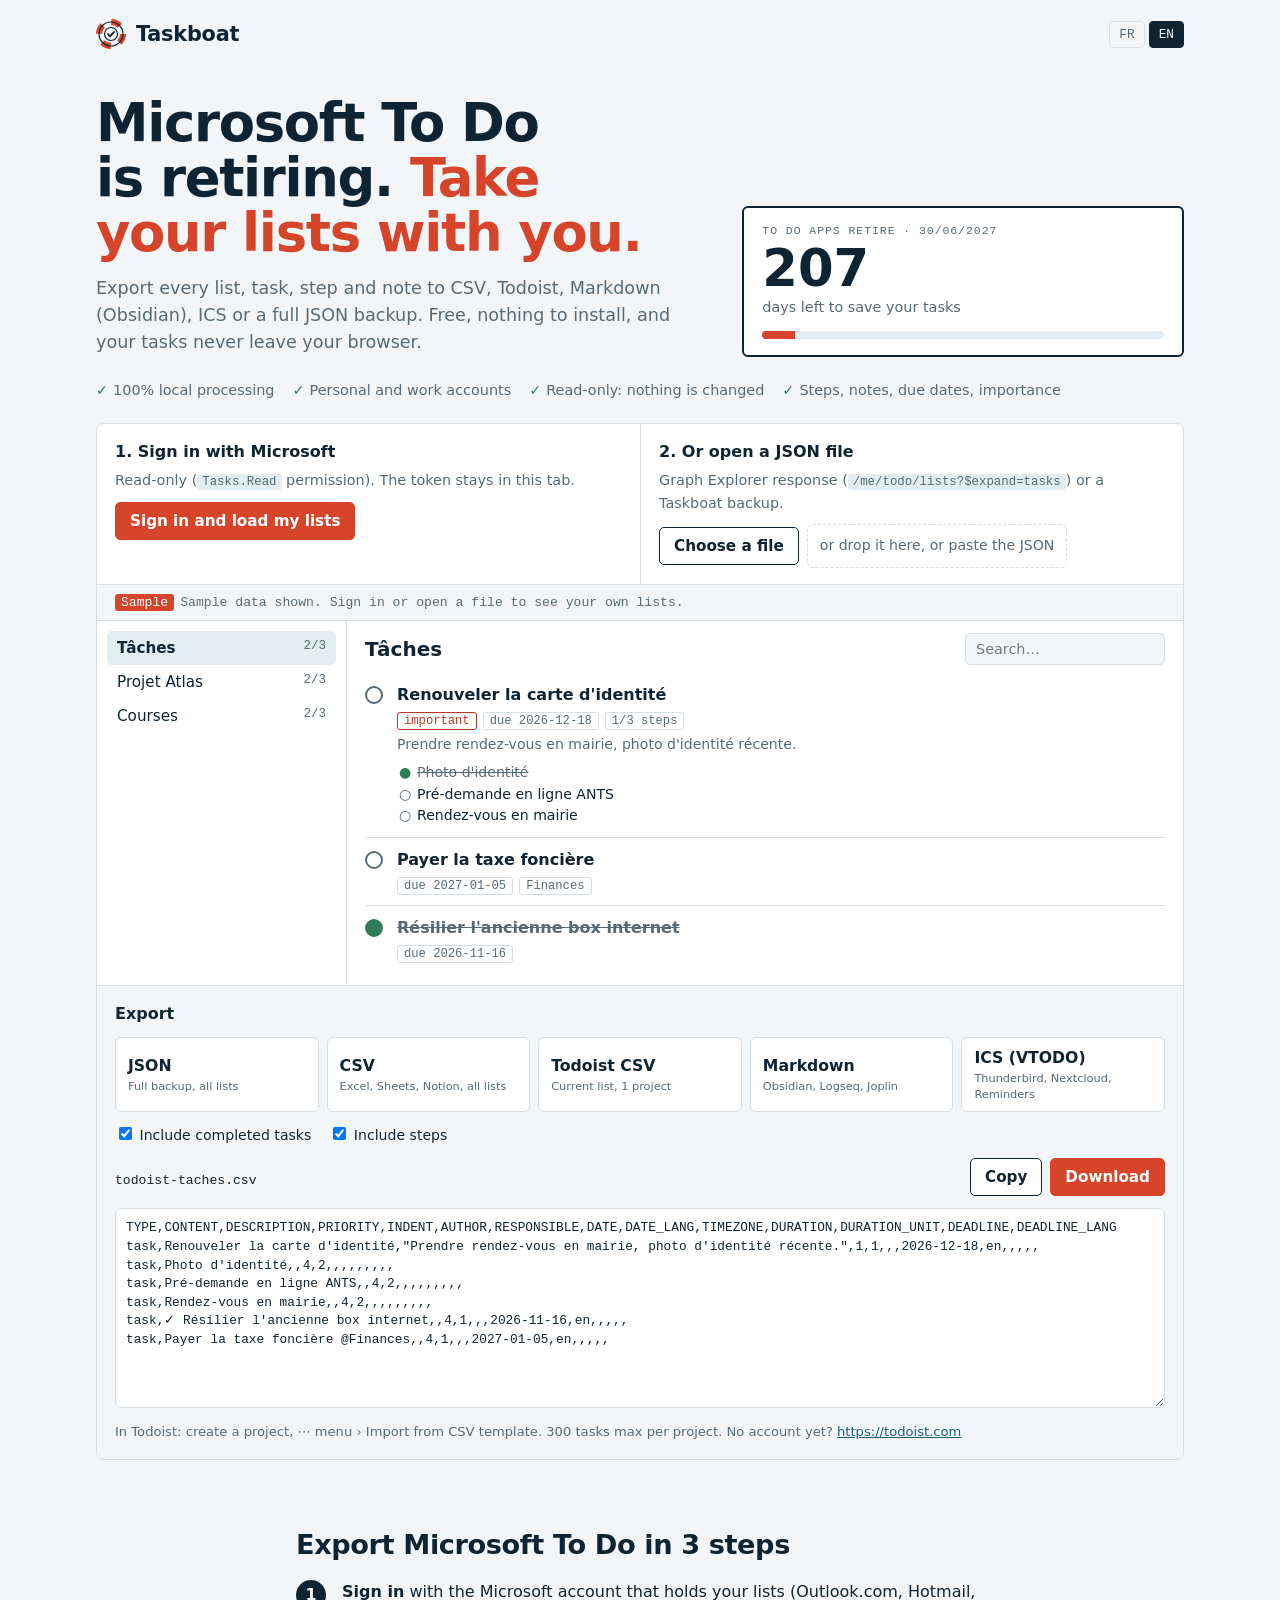
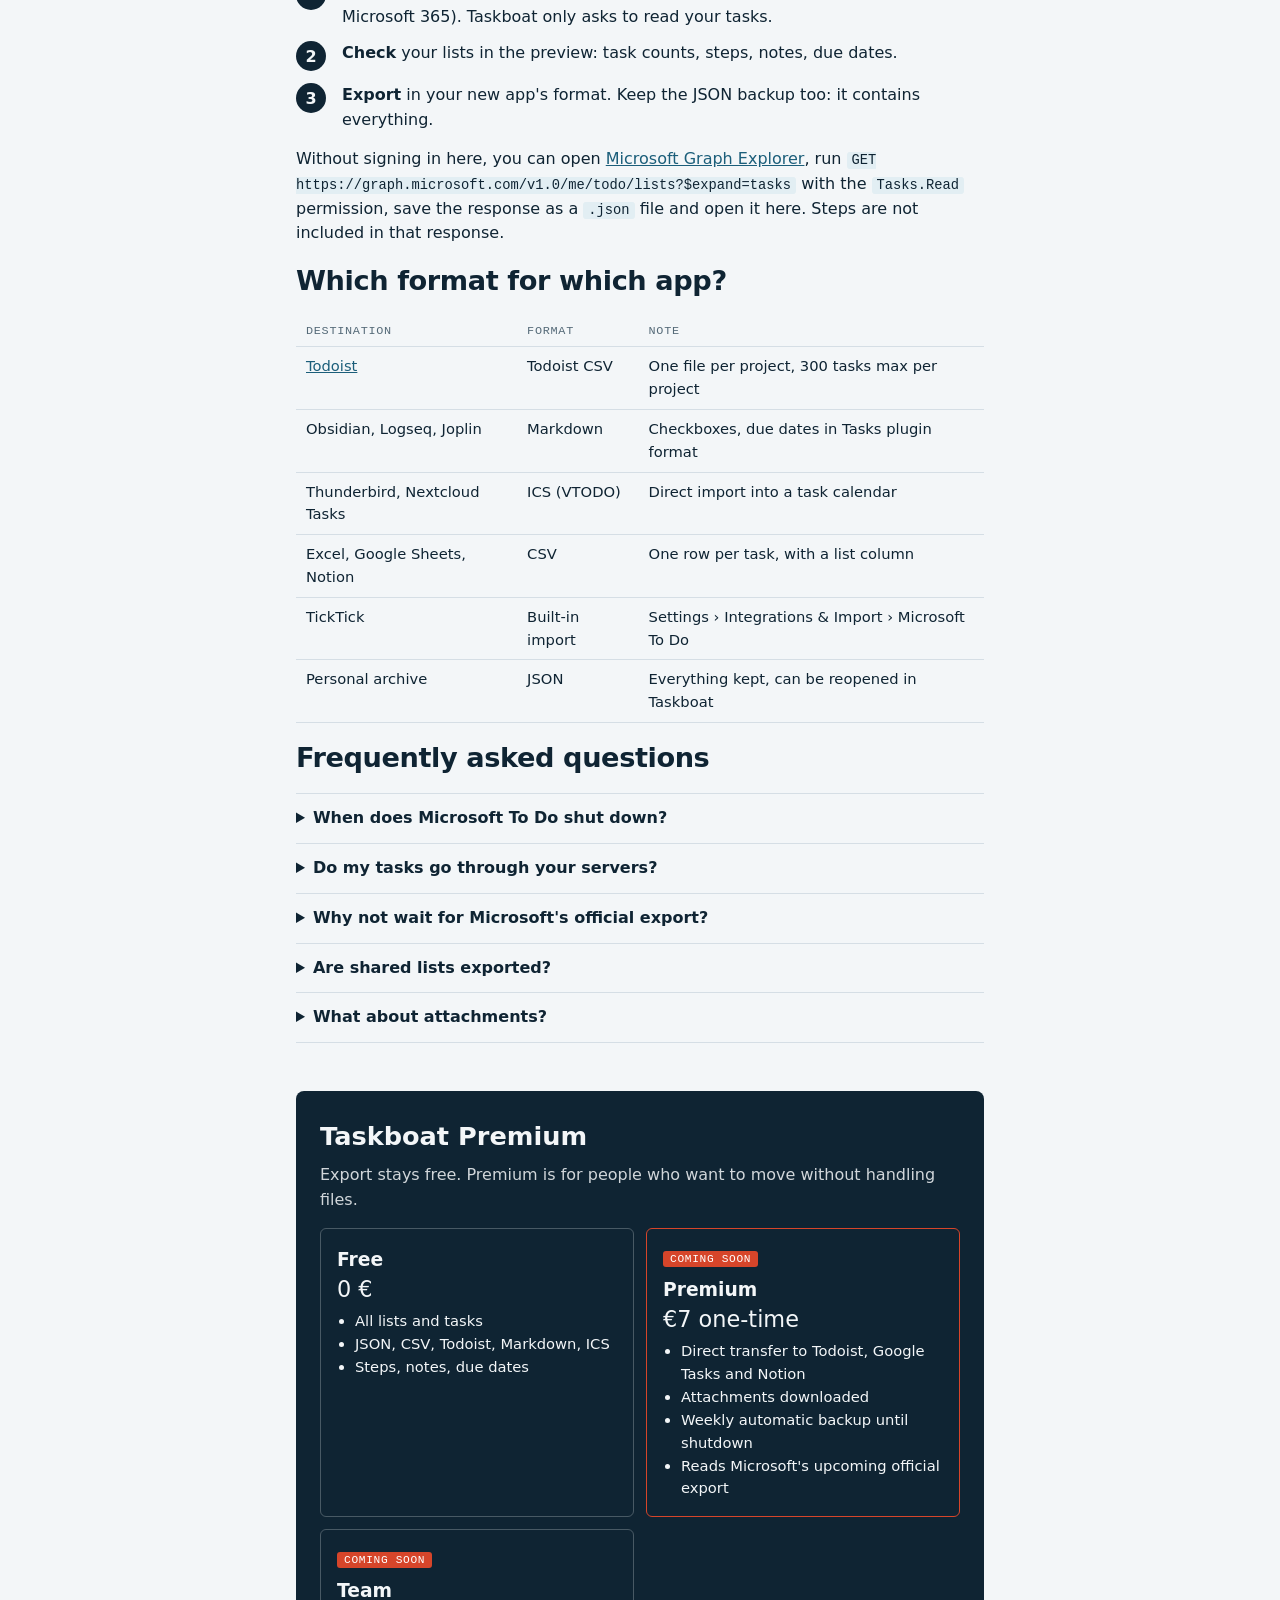
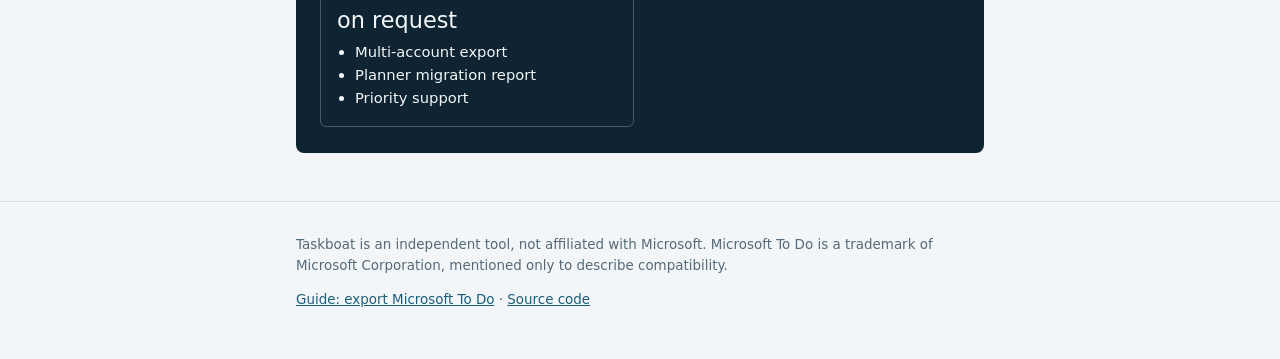
==== index.html @ ee3c411c "Taskboat : export Microsoft To Do dans le navigateur Co-Authored-By: Claude Opus 5.5 <noreply@anthro" ====
<!doctype html>
<html lang="fr">
<head>
<meta charset="utf-8">
<meta name="viewport" content="width=device-width,initial-scale=1,viewport-fit=cover">
<link rel="alternate" hreflang="fr" href="https://DOMAINE/">
<link rel="alternate" hreflang="en" href="https://DOMAINE/?lang=en">
<link rel="icon" href="/assets/icon.svg" type="image/svg+xml">
<link rel="stylesheet" href="/assets/style.css">
<meta name="theme-color" content="#1b5e7a">
<title>Exporter Microsoft To Do gratuitement · Taskboat</title>
<meta name="description" content="Exportez gratuitement vos listes Microsoft To Do avant leur retrait le 30 juin 2027 : CSV, Todoist, Markdown/Obsidian, ICS (VTODO) et JSON complet. 100 % dans votre navigateur, aucune donnée envoyée.">
<link rel="canonical" href="https://DOMAINE/">
<meta property="og:title" content="Taskboat · Sauvez vos listes Microsoft To Do">
<meta property="og:description" content="Export gratuit de Microsoft To Do vers CSV, Todoist, Markdown, ICS et JSON, sans rien installer. Tout se passe dans votre navigateur.">
<meta property="og:type" content="website">


<script type="application/ld+json">
{"@context":"https://schema.org","@type":"SoftwareApplication","name":"Taskboat","applicationCategory":"UtilitiesApplication","operatingSystem":"Web browser","description":"Free in-browser exporter for Microsoft To Do lists: CSV, Todoist CSV, Markdown, ICS (VTODO) and full JSON backup.","offers":{"@type":"Offer","price":"0","priceCurrency":"EUR"},"inLanguage":["fr","en"]}
</script>
<script type="application/ld+json">
{"@context":"https://schema.org","@type":"FAQPage","mainEntity":[
{"@type":"Question","name":"Quand Microsoft To Do s'arrête-t-il ?","acceptedAnswer":{"@type":"Answer","text":"Microsoft a annoncé le 18 novembre 2026 que les applications To Do (Windows, Mac, iOS, Android et web) seront retirées le 30 juin 2027. Les comptes personnels n'ont pas de remplaçant : Microsoft conseille de choisir une autre application."}},
{"@type":"Question","name":"Mes tâches sont-elles envoyées sur un serveur ?","acceptedAnswer":{"@type":"Answer","text":"Non. Taskboat lit vos listes directement depuis Microsoft dans votre navigateur et génère les fichiers sur votre appareil. Aucune tâche ne passe par nos serveurs."}},
{"@type":"Question","name":"Comment importer mes tâches Microsoft To Do dans Todoist ?","acceptedAnswer":{"@type":"Answer","text":"Choisissez une liste, exportez au format Todoist CSV, puis dans Todoist créez un projet et utilisez Importer depuis un modèle CSV. Todoist accepte jusqu'à 300 tâches par projet."}},
{"@type":"Question","name":"How do I export Microsoft To Do before it retires?","acceptedAnswer":{"@type":"Answer","text":"Sign in with your Microsoft account in Taskboat, or load the JSON from Microsoft Graph Explorer, then download your lists as CSV, Todoist CSV, Markdown, ICS or a full JSON backup. Everything runs in your browser."}},
{"@type":"Question","name":"Les étapes et les notes sont-elles conservées ?","acceptedAnswer":{"@type":"Answer","text":"Oui. Les étapes (sous-tâches), notes, dates d'échéance, importance, catégories et liens sont repris dans le JSON complet et, selon le format, dans les autres exports."}}
]}
</script>
</head>
<body>
<div class="wrap">
  <header class="top">
    <div class="brand">
      <svg width="30" height="30" viewBox="0 0 30 30" aria-hidden="true"><circle cx="15" cy="15" r="12" fill="none" stroke="var(--buoy)" stroke-width="6" stroke-dasharray="9.42 9.42"/><circle cx="15" cy="15" r="12" fill="none" stroke="var(--ink)" stroke-width="1.2"/><circle cx="15" cy="15" r="6.5" fill="var(--paper)" stroke="var(--ink)" stroke-width="1.2"/><path d="M12 15.2l2.1 2.1 4-4.4" fill="none" stroke="var(--ink)" stroke-width="1.8" stroke-linecap="round" stroke-linejoin="round"/></svg>
      Taskboat
    </div>
    <div class="langs" role="group" aria-label="Langue / Language">
      <button id="lang-fr" type="button" aria-pressed="true">FR</button>
      <button id="lang-en" type="button" aria-pressed="false">EN</button>
    </div>
  </header>

  <div class="hero">
    <div>
      <h1 class="fr">Microsoft To Do ferme. <em>Emportez vos listes.</em></h1>
      <h1 class="en">Microsoft To Do is retiring. <em>Take your lists with you.</em></h1>
      <p class="lead fr">Exportez toutes vos listes, tâches, étapes et notes vers CSV, Todoist, Markdown (Obsidian), ICS ou une sauvegarde JSON complète. Gratuit, sans installation, et vos tâches ne quittent jamais votre navigateur.</p>
      <p class="lead en">Export every list, task, step and note to CSV, Todoist, Markdown (Obsidian), ICS or a full JSON backup. Free, nothing to install, and your tasks never leave your browser.</p>
    </div>
    <div class="countdown" aria-live="polite">
      <div class="lab"><span class="fr">Retrait des applis To Do</span><span class="en">To Do apps retire</span> · 30/06/2027</div>
      <div class="num" id="days">—</div>
      <div class="sub"><span class="fr">jours pour sauver vos tâches</span><span class="en">days left to save your tasks</span></div>
      <div class="bar"><i id="daysbar"></i></div>
    </div>
  </div>

  <ul class="trust">
    <li><span class="fr">Traitement 100 % local</span><span class="en">100% local processing</span></li>
    <li><span class="fr">Comptes personnels et professionnels</span><span class="en">Personal and work accounts</span></li>
    <li><span class="fr">Lecture seule : rien n'est modifié</span><span class="en">Read-only: nothing is changed</span></li>
    <li><span class="fr">Étapes, notes, échéances, importance</span><span class="en">Steps, notes, due dates, importance</span></li>
  </ul>

  <main class="tool" id="outil">
    <div class="sources">
      <div class="src">
        <h2><span class="fr">1. Se connecter à Microsoft</span><span class="en">1. Sign in with Microsoft</span></h2>
        <p class="fr">Lecture seule (permission <code>Tasks.Read</code>). Le jeton reste dans cet onglet.</p>
        <p class="en">Read-only (<code>Tasks.Read</code> permission). The token stays in this tab.</p>
        <button class="btn primary" id="btn-ms" type="button"><span class="fr">Se connecter et charger mes listes</span><span class="en">Sign in and load my lists</span></button>
      </div>
      <div class="src">
        <h2><span class="fr">2. Ou ouvrir un fichier JSON</span><span class="en">2. Or open a JSON file</span></h2>
        <p class="fr">Réponse de Graph Explorer (<code>/me/todo/lists?$expand=tasks</code>) ou sauvegarde Taskboat.</p>
        <p class="en">Graph Explorer response (<code>/me/todo/lists?$expand=tasks</code>) or a Taskboat backup.</p>
        <div class="row">
          <label class="btn" for="file"><span class="fr">Choisir un fichier</span><span class="en">Choose a file</span></label>
          <input id="file" type="file" accept=".json,application/json" hidden>
          <span class="drop" id="drop"><span class="fr">ou glissez-le ici, ou collez le JSON</span><span class="en">or drop it here, or paste the JSON</span></span>
        </div>
      </div>
    </div>

    <div class="status" id="status"></div>

    <div class="panes">
      <nav class="lists" id="lists" aria-label="Listes"></nav>
      <div class="tasks">
        <div class="head">
          <h3 id="list-title"></h3>
          <input type="search" id="q" placeholder="Rechercher…" aria-label="Rechercher">
        </div>
        <div id="task-list"></div>
      </div>
    </div>

    <div class="exports">
      <h2><span class="fr">Exporter</span><span class="en">Export</span></h2>
      <div class="fmt" id="fmt">
        <button type="button" data-f="json"><b>JSON</b><small class="fr">Sauvegarde complète, toutes listes</small><small class="en">Full backup, all lists</small></button>
        <button type="button" data-f="csv"><b>CSV</b><small class="fr">Excel, Sheets, Notion, toutes listes</small><small class="en">Excel, Sheets, Notion, all lists</small></button>
        <button type="button" data-f="todoist"><b>Todoist CSV</b><small class="fr">Liste affichée, 1 projet</small><small class="en">Current list, 1 project</small></button>
        <button type="button" data-f="md"><b>Markdown</b><small class="fr">Obsidian, Logseq, Joplin</small><small class="en">Obsidian, Logseq, Joplin</small></button>
        <button type="button" data-f="ics"><b>ICS (VTODO)</b><small class="fr">Thunderbird, Nextcloud, Rappels</small><small class="en">Thunderbird, Nextcloud, Reminders</small></button>
      </div>
      <div class="opts">
        <label><input type="checkbox" id="opt-done" checked> <span class="fr">Inclure les tâches terminées</span><span class="en">Include completed tasks</span></label>
        <label><input type="checkbox" id="opt-steps" checked> <span class="fr">Inclure les étapes</span><span class="en">Include steps</span></label>
      </div>
      <div class="out" id="out" hidden>
        <div class="row">
          <span class="fname" id="fname"></span>
          <span class="row">
            <button class="btn" type="button" id="btn-copy"><span class="fr">Copier</span><span class="en">Copy</span></button>
            <button class="btn primary" type="button" id="btn-dl"><span class="fr">Télécharger</span><span class="en">Download</span></button>
          </span>
        </div>
        <textarea id="outtext" readonly aria-label="Aperçu de l'export"></textarea>
        <p class="hint" id="outhint"></p>
      </div>
    </div>
  </main>
</div>

<div class="wrap narrow">
  <section class="content" id="guide">
    <h2 class="fr">Exporter Microsoft To Do en 3 étapes</h2>
    <h2 class="en">Export Microsoft To Do in 3 steps</h2>
    <ol class="howto">
      <li><div class="fr"><b>Connectez-vous</b> avec le compte Microsoft qui contient vos listes (Outlook.com, Hotmail, Microsoft 365). Taskboat demande seulement le droit de lire vos tâches.</div><div class="en"><b>Sign in</b> with the Microsoft account that holds your lists (Outlook.com, Hotmail, Microsoft 365). Taskboat only asks to read your tasks.</div></li>
      <li><div class="fr"><b>Vérifiez</b> vos listes dans l'aperçu : nombre de tâches, étapes, notes, échéances.</div><div class="en"><b>Check</b> your lists in the preview: task counts, steps, notes, due dates.</div></li>
      <li><div class="fr"><b>Exportez</b> au format de votre nouvelle application. Gardez aussi la sauvegarde JSON : elle contient tout.</div><div class="en"><b>Export</b> in your new app's format. Keep the JSON backup too: it contains everything.</div></li>
    </ol>
    <p class="fr">Sans connexion, vous pouvez aussi ouvrir <a href="https://developer.microsoft.com/graph/graph-explorer" rel="noopener">Microsoft Graph Explorer</a>, exécuter <code>GET https://graph.microsoft.com/v1.0/me/todo/lists?$expand=tasks</code> avec la permission <code>Tasks.Read</code>, enregistrer la réponse dans un fichier <code>.json</code> et l'ouvrir ici. Les étapes ne figurent pas dans cette réponse.</p>
    <p class="en">Without signing in here, you can open <a href="https://developer.microsoft.com/graph/graph-explorer" rel="noopener">Microsoft Graph Explorer</a>, run <code>GET https://graph.microsoft.com/v1.0/me/todo/lists?$expand=tasks</code> with the <code>Tasks.Read</code> permission, save the response as a <code>.json</code> file and open it here. Steps are not included in that response.</p>

    <h2 class="fr">Quel format pour quelle application ?</h2>
    <h2 class="en">Which format for which app?</h2>
    <div class="tablewrap">
      <table class="dest">
        <thead><tr><th class="fr">Destination</th><th class="en">Destination</th><th>Format</th><th class="fr">Remarque</th><th class="en">Note</th></tr></thead>
        <tbody>
          <tr><td><a href="https://todoist.com" rel="noopener">Todoist</a></td><td>Todoist CSV</td><td class="fr">Un fichier par projet, 300 tâches max par projet</td><td class="en">One file per project, 300 tasks max per project</td></tr>
          <tr><td>Obsidian, Logseq, Joplin</td><td>Markdown</td><td class="fr">Cases à cocher, échéances au format du plugin Tasks</td><td class="en">Checkboxes, due dates in Tasks plugin format</td></tr>
          <tr><td>Thunderbird, Nextcloud Tasks</td><td>ICS (VTODO)</td><td class="fr">Import direct dans un calendrier de tâches</td><td class="en">Direct import into a task calendar</td></tr>
          <tr><td>Excel, Google Sheets, Notion</td><td>CSV</td><td class="fr">Une ligne par tâche, colonne « liste »</td><td class="en">One row per task, with a list column</td></tr>
          <tr><td>TickTick</td><td class="fr">Import intégré</td><td class="en">Built-in import</td><td class="fr">Paramètres › Intégrations et import › Microsoft To Do</td><td class="en">Settings › Integrations &amp; Import › Microsoft To Do</td></tr>
          <tr><td class="fr">Archive personnelle</td><td class="en">Personal archive</td><td>JSON</td><td class="fr">Tout est conservé, réimportable dans Taskboat</td><td class="en">Everything kept, can be reopened in Taskboat</td></tr>
        </tbody>
      </table>
    </div>

    <h2 class="fr">Questions fréquentes</h2>
    <h2 class="en">Frequently asked questions</h2>
    <details><summary><span class="fr">Quand Microsoft To Do s'arrête-t-il ?</span><span class="en">When does Microsoft To Do shut down?</span></summary>
      <p class="fr">Microsoft a annoncé le 18 novembre 2026 le retrait des applications To Do (Windows, Mac, iOS, Android et web) le 30 juin 2027. Les comptes professionnels basculent vers Planner. Les comptes personnels, y compris Microsoft 365 Personnel et Famille, n'ont pas de remplaçant.</p>
      <p class="en">On November 18, 2026, Microsoft announced that the To Do apps (Windows, Mac, iOS, Android and web) retire on June 30, 2027. Work accounts move to Planner. Personal accounts, including Microsoft 365 Personal and Family, get no replacement.</p></details>
    <details><summary><span class="fr">Mes tâches passent-elles par vos serveurs ?</span><span class="en">Do my tasks go through your servers?</span></summary>
      <p class="fr">Non. La page appelle directement l'API Microsoft Graph depuis votre navigateur, puis crée les fichiers sur votre appareil. Fermer l'onglet efface tout.</p>
      <p class="en">No. The page calls the Microsoft Graph API directly from your browser, then builds the files on your device. Closing the tab clears everything.</p></details>
    <details><summary><span class="fr">Pourquoi ne pas attendre l'export officiel de Microsoft ?</span><span class="en">Why not wait for Microsoft's official export?</span></summary>
      <p class="fr">Microsoft n'a encore publié ni la date ni le format de cet export, et prévient qu'il ne sera pas forcément importable dans une autre application. Une sauvegarde aujourd'hui ne coûte rien.</p>
      <p class="en">Microsoft has not published the date or format of that export yet, and warns it may not import into other apps. Backing up today costs nothing.</p></details>
    <details><summary><span class="fr">Les listes partagées sont-elles exportées ?</span><span class="en">Are shared lists exported?</span></summary>
      <p class="fr">Oui, les listes partagées avec vous apparaissent avec leurs tâches. Les membres et les droits de partage ne sont pas repris : chaque personne doit exporter de son côté.</p>
      <p class="en">Yes, lists shared with you appear with their tasks. Members and sharing permissions are not carried over: each person should export on their side.</p></details>
    <details><summary><span class="fr">Et les pièces jointes ?</span><span class="en">What about attachments?</span></summary>
      <p class="fr">Les fichiers joints ne sont pas exportés pour le moment : enregistrez-les depuis To Do. Leur téléchargement est prévu dans une future offre Premium. Les liens associés aux tâches sont repris.</p>
      <p class="en">Attached files are not exported for now: save them from To Do. Downloading them is planned for a future Premium offer. Links attached to tasks are included.</p></details>
  </section>

  <section class="premium" id="premium">
    <h2>Taskboat Premium</h2>
    <p class="fr">L'export reste gratuit. Premium sert à ceux qui veulent déménager sans manipuler de fichiers.</p>
    <p class="en">Export stays free. Premium is for people who want to move without handling files.</p>
    <div class="plans">
      <div class="plan">
        <h3 class="fr">Gratuit</h3><h3 class="en">Free</h3>
        <div class="price">0 €</div>
        <ul class="fr"><li>Toutes les listes et tâches</li><li>JSON, CSV, Todoist, Markdown, ICS</li><li>Étapes, notes, échéances</li></ul>
        <ul class="en"><li>All lists and tasks</li><li>JSON, CSV, Todoist, Markdown, ICS</li><li>Steps, notes, due dates</li></ul>
      </div>
      <div class="plan hl">
        <span class="badge fr">Bientôt</span><span class="badge en">Coming soon</span>
        <h3>Premium</h3>
        <div class="price"><span class="fr">7 € une fois</span><span class="en">€7 one-time</span></div>
        <ul class="fr"><li>Envoi direct vers Todoist, Google Tasks et Notion</li><li>Pièces jointes téléchargées</li><li>Sauvegarde automatique chaque semaine jusqu'à la fermeture</li><li>Lecture du futur export officiel Microsoft</li></ul>
        <ul class="en"><li>Direct transfer to Todoist, Google Tasks and Notion</li><li>Attachments downloaded</li><li>Weekly automatic backup until shutdown</li><li>Reads Microsoft's upcoming official export</li></ul>
      </div>
      <div class="plan">
        <span class="badge fr">Bientôt</span><span class="badge en">Coming soon</span>
        <h3 class="fr">Équipe</h3><h3 class="en">Team</h3>
        <div class="price"><span class="fr">sur devis</span><span class="en">on request</span></div>
        <ul class="fr"><li>Export de plusieurs comptes</li><li>Rapport de migration vers Planner</li><li>Support prioritaire</li></ul>
        <ul class="en"><li>Multi-account export</li><li>Planner migration report</li><li>Priority support</li></ul>
      </div>
    </div>
  </section>
</div>

<footer>
  <div class="wrap narrow">
    <p class="fr">Taskboat est un outil indépendant, non affilié à Microsoft. Microsoft To Do est une marque de Microsoft Corporation, citée uniquement pour décrire la compatibilité.</p>
    <p class="fr"><a href="/exporter-microsoft-to-do/">Guide : exporter Microsoft To Do</a> · <a href="/microsoft-to-do-vers-todoist/">Passer de To Do à Todoist</a> · <a href="https://github.com/LockingFR/taskboat">Code source</a></p>
    <p class="en">Taskboat is an independent tool, not affiliated with Microsoft. Microsoft To Do is a trademark of Microsoft Corporation, mentioned only to describe compatibility.</p>
    <p class="en"><a href="/en/export-microsoft-to-do/">Guide: export Microsoft To Do</a> · <a href="https://github.com/LockingFR/taskboat">Source code</a></p>
  </div>
</footer>

<script src="/assets/app.js" defer></script>
</body>
</html>
---- assets/style.css ----
:root{padding-top:env(safe-area-inset-top,0px);padding-bottom:env(safe-area-inset-bottom,0px)}
body{margin:0}
img{max-width:100%}
[hidden]{display:none!important}
/* Layout : bandeau compte à rebours, puis l'outil en deux colonnes (listes | tâches) avec la barre d'export dessous ; contenu SEO en une colonne de lecture. */
:root{
  --paper:#f3f6f8; --surface:#ffffff; --ink:#0f2433; --muted:#556a78; --line:#d5dee5;
  --buoy:#d6452a; --buoy-ink:#ffffff; --sea:#1b5e7a; --sea-soft:#e2eef3;
  --done:#2f7d55; --high:#b4381f;
  --display:"Avenir Next","Segoe UI Variable Display","Segoe UI",Ubuntu,system-ui,sans-serif;
  --body:system-ui,-apple-system,"Segoe UI",Roboto,Ubuntu,sans-serif;
  --mono:ui-monospace,"Cascadia Mono","SF Mono",Menlo,Consolas,monospace;
}
@media (prefers-color-scheme:dark){:root:not([data-theme="light"]){
  --paper:#0c1820; --surface:#13232e; --ink:#e3edf2; --muted:#93a8b5; --line:#24394a;
  --buoy:#f06a4c; --buoy-ink:#1a0a05; --sea:#7cc0dc; --sea-soft:#163243;
  --done:#6fcf9c; --high:#ff8d72; color-scheme:dark}}
:root[data-theme="dark"]{
  --paper:#0c1820; --surface:#13232e; --ink:#e3edf2; --muted:#93a8b5; --line:#24394a;
  --buoy:#f06a4c; --buoy-ink:#1a0a05; --sea:#7cc0dc; --sea-soft:#163243;
  --done:#6fcf9c; --high:#ff8d72; color-scheme:dark}

*{box-sizing:border-box}
body{background:var(--paper);color:var(--ink);font-family:var(--body);font-size:16px;line-height:1.55}
html[lang="en"] .fr, html[lang="fr"] .en{display:none!important}
a{color:var(--sea)}
:focus-visible{outline:2px solid var(--buoy);outline-offset:2px}
.wrap{max-width:1120px;margin:0 auto;padding-left:max(16px,env(safe-area-inset-left,0px));padding-right:max(16px,env(safe-area-inset-right,0px))}
.narrow{max-width:720px}

header.top{padding-block:18px;display:flex;align-items:center;justify-content:space-between;gap:12px;flex-wrap:wrap}
.brand{display:flex;align-items:center;gap:10px;font-family:var(--display);font-weight:700;font-size:1.3rem;letter-spacing:-.01em}
.brand svg{flex:none}
.langs{display:flex;gap:4px}
.langs button{font:500 .8rem var(--mono);background:transparent;color:var(--muted);border:1px solid var(--line);padding:5px 9px;border-radius:4px;cursor:pointer}
.langs button[aria-pressed="true"]{background:var(--ink);color:var(--paper);border-color:var(--ink)}

.hero{padding-block:28px 22px;display:grid;grid-template-columns:1.4fr 1fr;gap:28px;align-items:end}
.hero>div{min-width:0}
.hero h1{font-family:var(--display);font-weight:700;font-size:clamp(2rem,4.6vw,3.3rem);line-height:1.04;letter-spacing:-.025em;margin:0 0 14px;text-wrap:balance}
.hero h1 em{font-style:normal;color:var(--buoy)}
.hero p.lead{font-size:1.1rem;color:var(--muted);margin:0;max-width:58ch}
.countdown{border:2px solid var(--ink);border-radius:6px;padding:16px 18px;background:var(--surface)}
.countdown .lab{font:500 .72rem var(--mono);letter-spacing:.08em;text-transform:uppercase;color:var(--muted)}
.countdown .num{font-family:var(--display);font-weight:700;font-size:3.2rem;line-height:1;font-variant-numeric:tabular-nums;margin:6px 0 2px}
.countdown .sub{font-size:.9rem;color:var(--muted)}
.countdown .bar{height:8px;background:var(--sea-soft);border-radius:4px;margin-top:12px;overflow:hidden}
.countdown .bar i{display:block;height:100%;background:var(--buoy)}

.trust{display:flex;flex-wrap:wrap;gap:8px 18px;margin:0 0 22px;padding:0;list-style:none;font-size:.9rem;color:var(--muted)}
.trust li::before{content:"✓ ";color:var(--done);font-weight:700}

/* Outil */
.tool{background:var(--surface);border:1px solid var(--line);border-radius:8px;overflow:hidden;margin-bottom:56px}
.sources{display:grid;grid-template-columns:1fr 1fr;border-bottom:1px solid var(--line)}
.src{padding:16px 18px;min-width:0}
.src+.src{border-left:1px solid var(--line)}
.src h2{font-family:var(--display);font-size:1rem;margin:0 0 4px;font-weight:700}
.src p{margin:0 0 10px;font-size:.9rem;color:var(--muted)}
.btn{font:700 .95rem var(--body);border-radius:5px;padding:9px 14px;cursor:pointer;border:1px solid var(--ink);background:var(--surface);color:var(--ink)}
.btn.primary{background:var(--buoy);border-color:var(--buoy);color:var(--buoy-ink)}
.btn:disabled{opacity:.5;cursor:not-allowed}
.row{display:flex;flex-wrap:wrap;gap:8px;align-items:center}
.drop{border:1.5px dashed var(--line);border-radius:6px;padding:10px 12px;font-size:.88rem;color:var(--muted)}
.drop.over{border-color:var(--buoy);background:var(--sea-soft)}
.status{font:400 .82rem var(--mono);color:var(--muted);padding:9px 18px;border-bottom:1px solid var(--line);background:var(--paper);overflow-wrap:anywhere}
.status b{color:var(--ink)}
.status .tag{display:inline-block;background:var(--buoy);color:var(--buoy-ink);padding:1px 6px;border-radius:3px;margin-right:6px;font-weight:500}

.panes{display:grid;grid-template-columns:250px 1fr;min-height:360px}
.lists{border-right:1px solid var(--line);padding:10px;min-width:0}
.lists button{display:flex;justify-content:space-between;gap:8px;width:100%;text-align:left;background:transparent;border:0;color:var(--ink);padding:8px 10px;border-radius:5px;cursor:pointer;font:400 .95rem var(--body)}
.lists button span:first-child{min-width:0;overflow:hidden;text-overflow:ellipsis;white-space:nowrap}
.lists button .c{font:400 .78rem var(--mono);color:var(--muted);font-variant-numeric:tabular-nums}
.lists button[aria-current="true"]{background:var(--sea-soft);font-weight:700}
.tasks{padding:12px 18px;min-width:0}
.tasks .head{display:flex;justify-content:space-between;align-items:center;gap:10px;flex-wrap:wrap;margin-bottom:8px}
.tasks h3{font-family:var(--display);font-size:1.25rem;margin:0}
.tasks input[type=search]{font:400 .9rem var(--body);padding:7px 10px;border:1px solid var(--line);border-radius:5px;background:var(--paper);color:var(--ink);min-width:0;width:200px;max-width:100%}
.task{display:grid;grid-template-columns:22px 1fr;gap:10px;padding:10px 0;border-top:1px solid var(--line)}
.task:first-of-type{border-top:0}
.task .box{width:18px;height:18px;border:2px solid var(--muted);border-radius:50%;margin-top:3px}
.task.done .box{background:var(--done);border-color:var(--done)}
.task.done .t{text-decoration:line-through;color:var(--muted)}
.task>div{min-width:0}
.t{font-weight:700;overflow-wrap:anywhere}
.meta{display:flex;flex-wrap:wrap;gap:6px;margin-top:4px;font:400 .76rem var(--mono);color:var(--muted)}
.meta span{border:1px solid var(--line);border-radius:3px;padding:1px 6px}
.meta .hi{color:var(--high);border-color:var(--high)}
.note{font-size:.88rem;color:var(--muted);margin-top:4px;white-space:pre-wrap;overflow-wrap:anywhere}
.steps{list-style:none;margin:6px 0 0;padding:0;font-size:.88rem}
.steps li{padding-left:20px;position:relative}
.steps li::before{content:"○";position:absolute;left:2px;color:var(--muted)}
.steps li.ok{color:var(--muted);text-decoration:line-through}
.steps li.ok::before{content:"●";color:var(--done);text-decoration:none}
.empty{color:var(--muted);padding:20px 0}

.exports{border-top:1px solid var(--line);padding:16px 18px;background:var(--paper)}
.exports h2{font-family:var(--display);font-size:1rem;margin:0 0 10px}
.fmt{display:grid;grid-template-columns:repeat(auto-fill,minmax(190px,1fr));gap:8px}
.fmt button{text-align:left;background:var(--surface);border:1px solid var(--line);border-radius:6px;padding:10px 12px;cursor:pointer;color:var(--ink);font:400 .85rem var(--body)}
.fmt button:hover{border-color:var(--ink)}
.fmt b{display:block;font-family:var(--display);font-size:.98rem;margin-bottom:2px}
.fmt small{color:var(--muted)}
.opts{display:flex;flex-wrap:wrap;gap:6px 18px;margin:12px 0 0;font-size:.88rem}
.out{margin-top:12px}
.out .row{justify-content:space-between;margin-bottom:6px}
.out .fname{font:500 .82rem var(--mono);overflow-wrap:anywhere}
.out textarea{width:100%;height:200px;font:400 .8rem/1.45 var(--mono);background:var(--surface);color:var(--ink);border:1px solid var(--line);border-radius:6px;padding:10px;resize:vertical}
.hint{font-size:.82rem;color:var(--muted);margin:6px 0 0}

/* Contenu */
section.content{padding-block:8px 48px}
section.content h2{font-family:var(--display);font-size:1.7rem;letter-spacing:-.015em;margin:0 0 14px;text-wrap:balance}
section.content p{margin:0 0 14px}
.howto{counter-reset:s;list-style:none;padding:0;margin:0 0 14px;display:grid;gap:12px}
.howto li{counter-increment:s;display:grid;grid-template-columns:34px 1fr;gap:12px}
.howto li::before{content:counter(s);font:700 1rem var(--display);width:30px;height:30px;border-radius:50%;background:var(--ink);color:var(--paper);display:grid;place-items:center}
.howto li>div{min-width:0}
code{font-family:var(--mono);font-size:.86em;background:var(--sea-soft);padding:1px 5px;border-radius:3px;overflow-wrap:anywhere}
.dest{width:100%;border-collapse:collapse;font-size:.92rem}
.tablewrap{overflow-x:auto;margin-bottom:14px}
.dest th,.dest td{text-align:left;padding:8px 10px;border-bottom:1px solid var(--line);vertical-align:top}
.dest th{font:500 .74rem var(--mono);letter-spacing:.06em;text-transform:uppercase;color:var(--muted)}
details{border-top:1px solid var(--line);padding:12px 0}
details:last-of-type{border-bottom:1px solid var(--line)}
summary{font-weight:700;cursor:pointer}
details p{margin:8px 0 0;color:var(--muted)}

.premium{background:var(--ink);color:var(--paper);border-radius:8px;padding:26px 24px;margin-bottom:48px}
.premium h2{font-family:var(--display);font-size:1.6rem;margin:0 0 6px}
.premium p{margin:0 0 16px;opacity:.85}
.plans{display:grid;grid-template-columns:repeat(auto-fit,minmax(220px,1fr));gap:12px}
.plan{border:1px solid color-mix(in srgb,var(--paper) 25%,transparent);border-radius:6px;padding:16px}
.plan h3{margin:0 0 2px;font-family:var(--display)}
.plan .price{font:500 1.4rem var(--display);margin-bottom:8px;font-variant-numeric:tabular-nums}
.plan ul{margin:0;padding-left:18px;font-size:.92rem}
.plan.hl{border-color:var(--buoy)}
.badge{display:inline-block;font:500 .7rem var(--mono);text-transform:uppercase;letter-spacing:.06em;background:var(--buoy);color:var(--buoy-ink);padding:2px 7px;border-radius:3px;margin-bottom:8px}

footer{border-top:1px solid var(--line);padding-block:20px 36px;font-size:.84rem;color:var(--muted)}

@media (max-width:780px){
  .hero{grid-template-columns:1fr}
  .sources{grid-template-columns:1fr}
  .src+.src{border-left:0;border-top:1px solid var(--line)}
  .panes{grid-template-columns:1fr}
  .lists{border-right:0;border-bottom:1px solid var(--line);display:flex;overflow-x:auto;gap:4px}
  .lists button{width:auto;flex:none}
  .tasks input[type=search]{width:100%}
}
@media (prefers-reduced-motion:reduce){*{transition:none!important;animation:none!important}}

/* pages de guide */
.article{max-width:720px;padding-block:8px 24px}
.article h1{font-family:var(--display);font-size:clamp(1.8rem,4vw,2.6rem);line-height:1.1;margin:0 0 14px;text-wrap:balance}
.article h2{font-family:var(--display);font-size:1.35rem;margin:34px 0 10px}
.article .lead{font-size:1.1rem;color:var(--muted)}
.article ol,.article ul{padding-left:22px;display:grid;gap:6px}
.cta{display:inline-block;margin:10px 0 4px;background:var(--buoy);color:var(--buoy-ink);text-decoration:none;font-weight:700;padding:11px 18px;border-radius:6px}
.callout{border-left:4px solid var(--buoy);background:var(--sea-soft);padding:12px 16px;border-radius:0 6px 6px 0}
.brand a{color:inherit;text-decoration:none;display:flex;align-items:center;gap:10px}
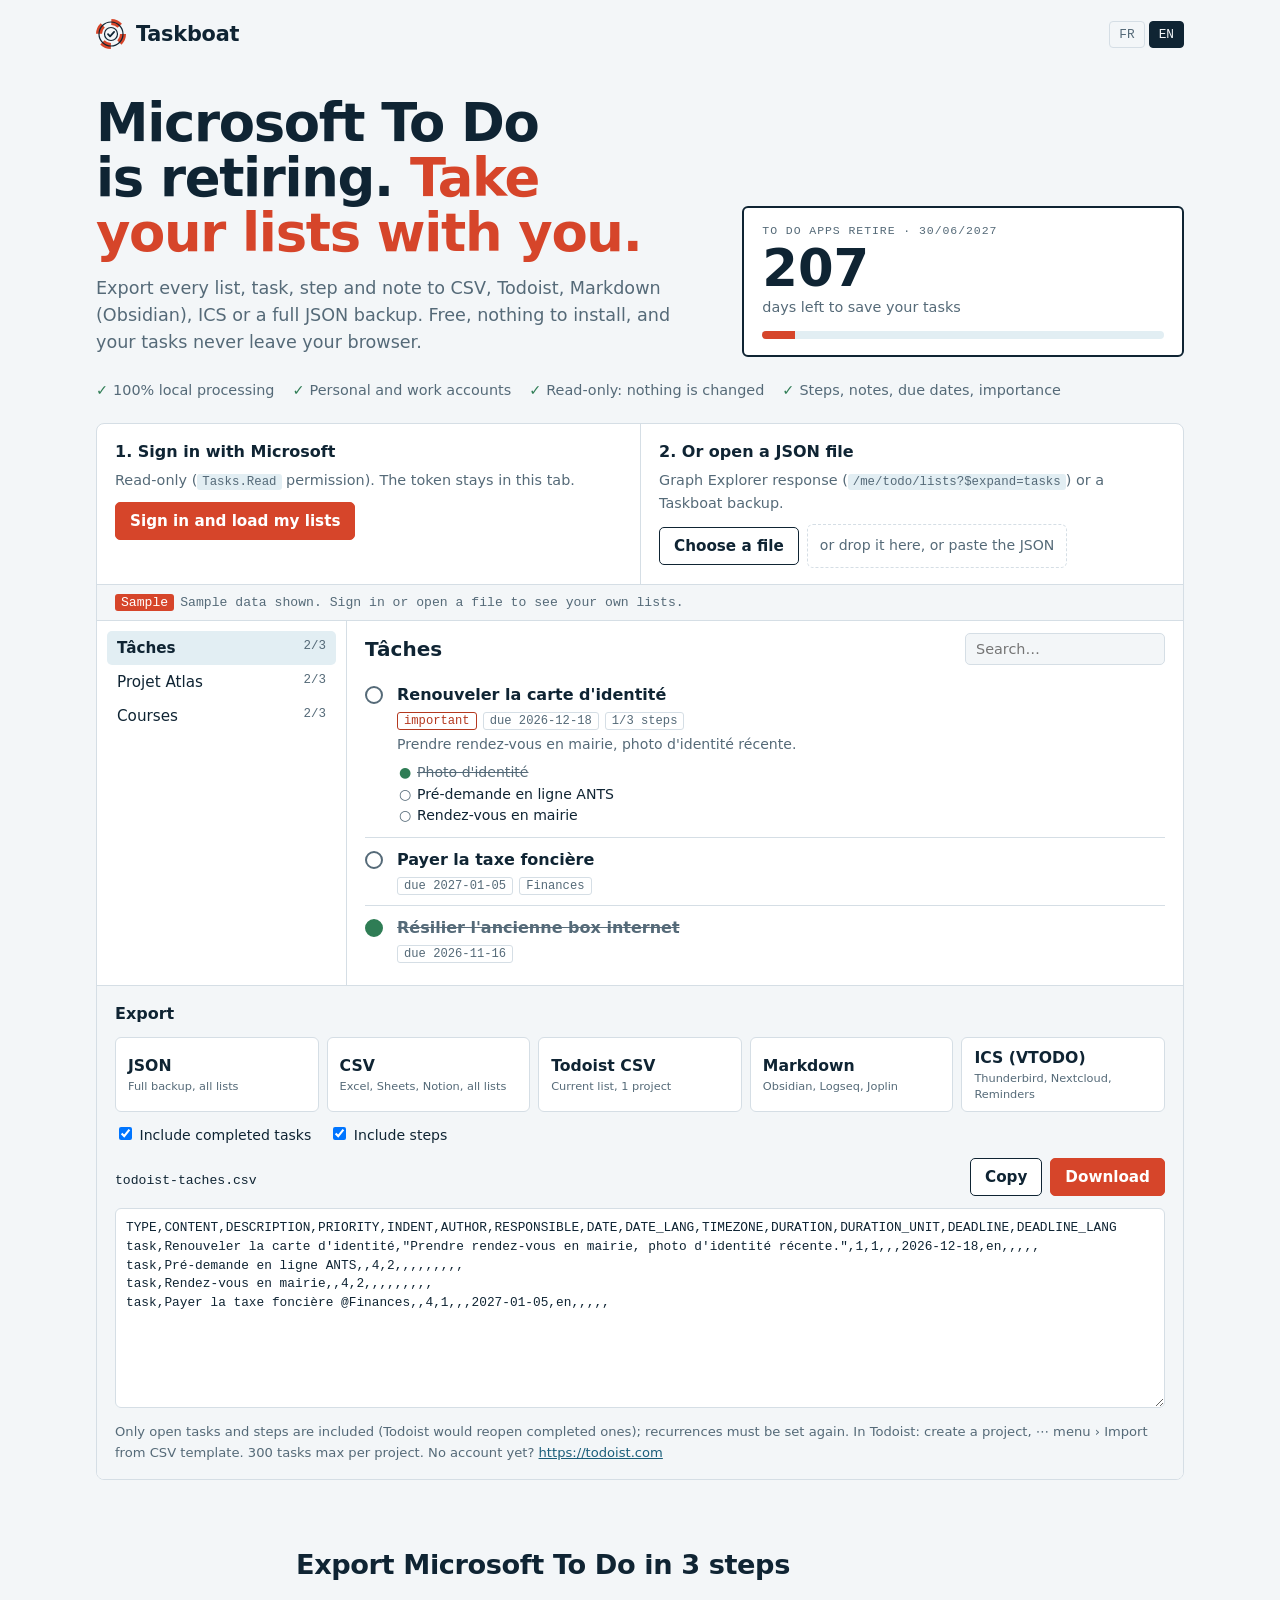
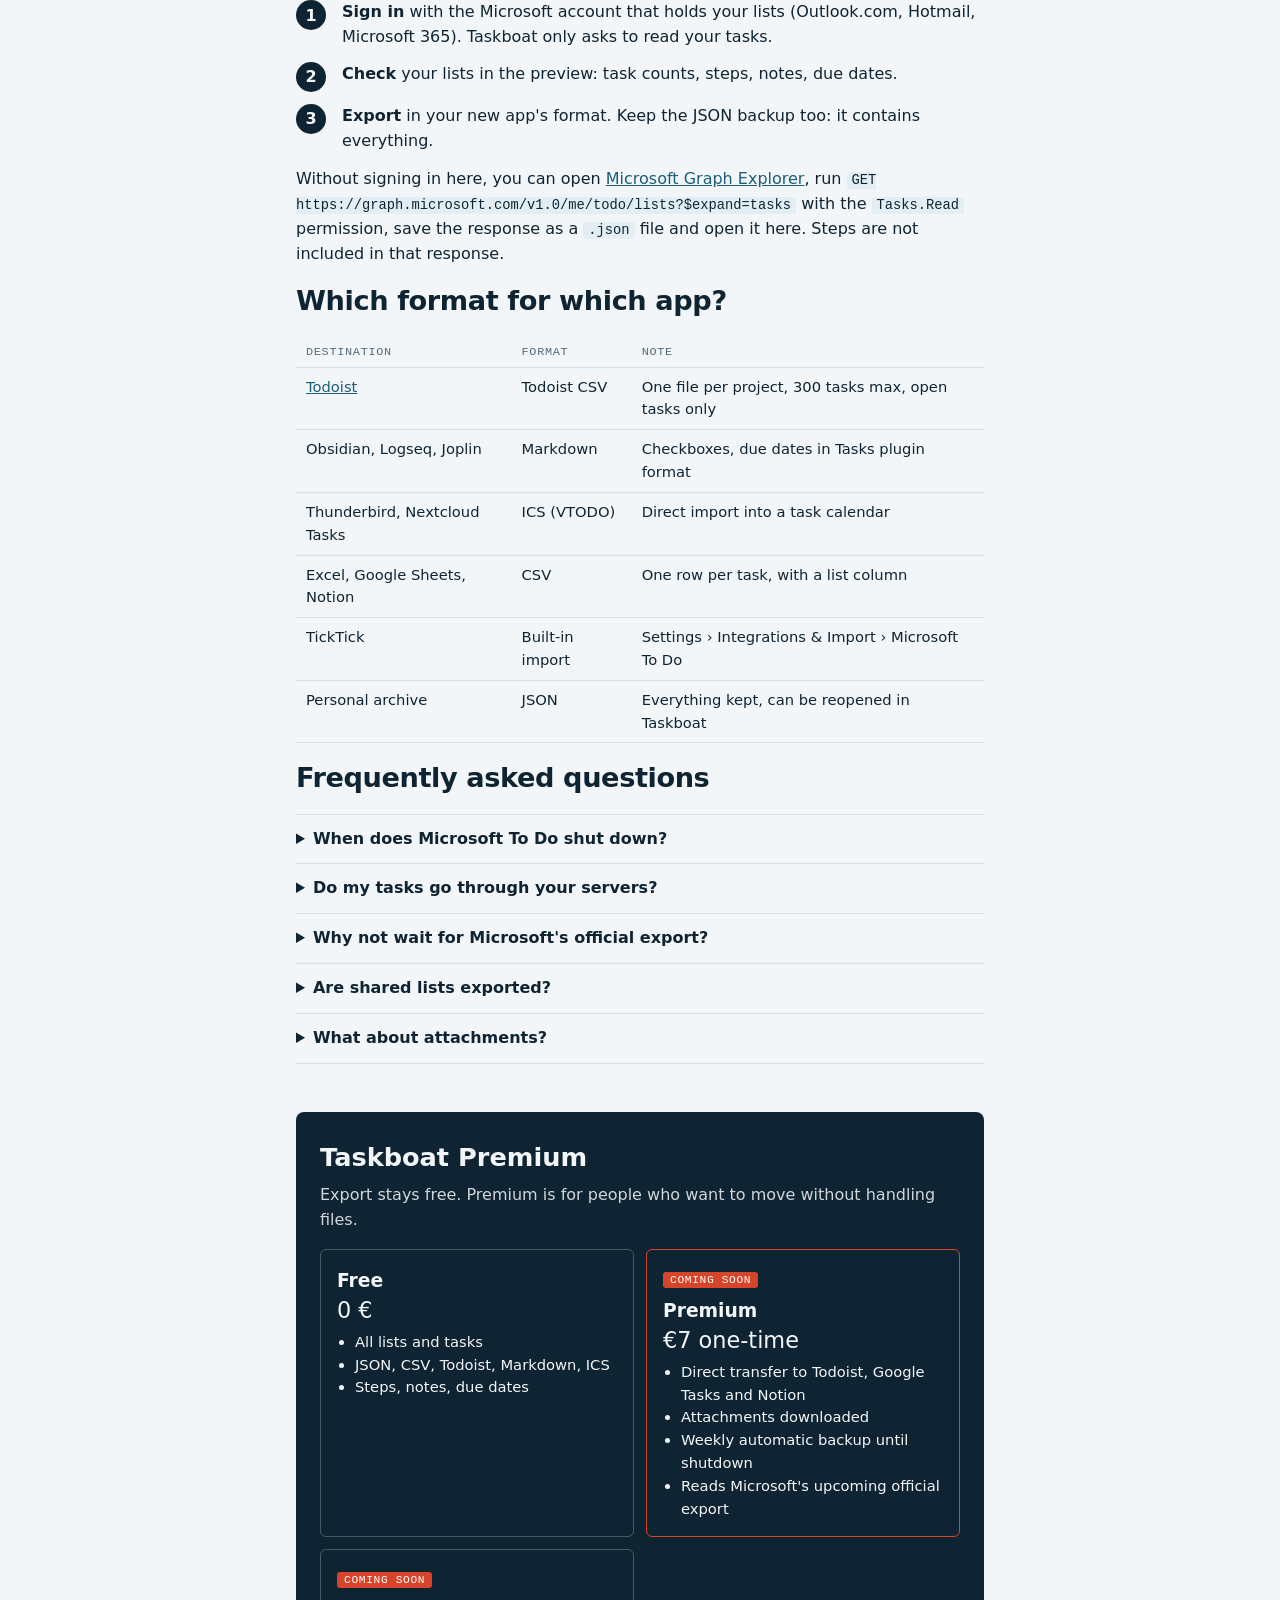
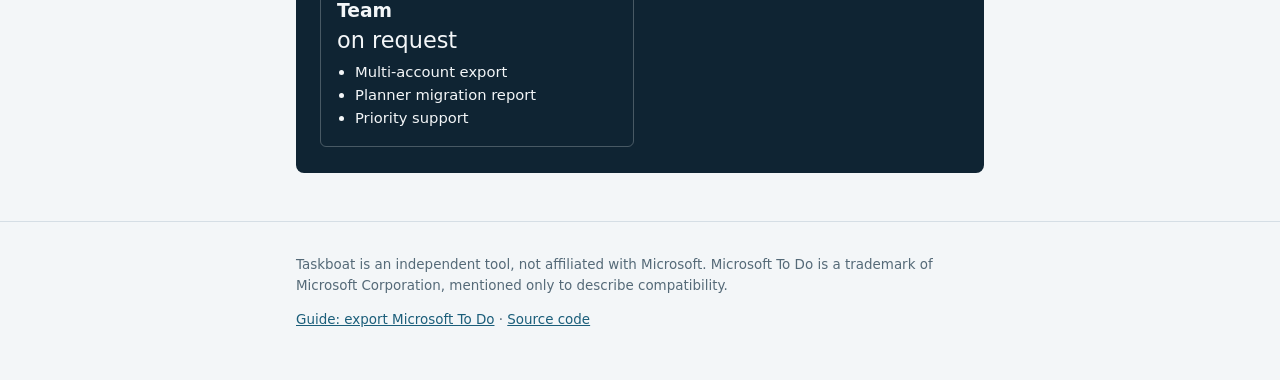
==== commit 7dc3927b: "Todoist : tâches et étapes terminées exclues ; répétitions Markdown au format Tasks Co-Authored-By: " ====
--- a/index.html
+++ b/index.html
@@ -143,7 +143,7 @@
       <table class="dest">
         <thead><tr><th class="fr">Destination</th><th class="en">Destination</th><th>Format</th><th class="fr">Remarque</th><th class="en">Note</th></tr></thead>
         <tbody>
-          <tr><td><a href="https://todoist.com" rel="noopener">Todoist</a></td><td>Todoist CSV</td><td class="fr">Un fichier par projet, 300 tâches max par projet</td><td class="en">One file per project, 300 tasks max per project</td></tr>
+          <tr><td><a href="https://todoist.com" rel="noopener">Todoist</a></td><td>Todoist CSV</td><td class="fr">Un fichier par projet, 300 tâches max, tâches à faire uniquement</td><td class="en">One file per project, 300 tasks max, open tasks only</td></tr>
           <tr><td>Obsidian, Logseq, Joplin</td><td>Markdown</td><td class="fr">Cases à cocher, échéances au format du plugin Tasks</td><td class="en">Checkboxes, due dates in Tasks plugin format</td></tr>
           <tr><td>Thunderbird, Nextcloud Tasks</td><td>ICS (VTODO)</td><td class="fr">Import direct dans un calendrier de tâches</td><td class="en">Direct import into a task calendar</td></tr>
           <tr><td>Excel, Google Sheets, Notion</td><td>CSV</td><td class="fr">Une ligne par tâche, colonne « liste »</td><td class="en">One row per task, with a list column</td></tr>
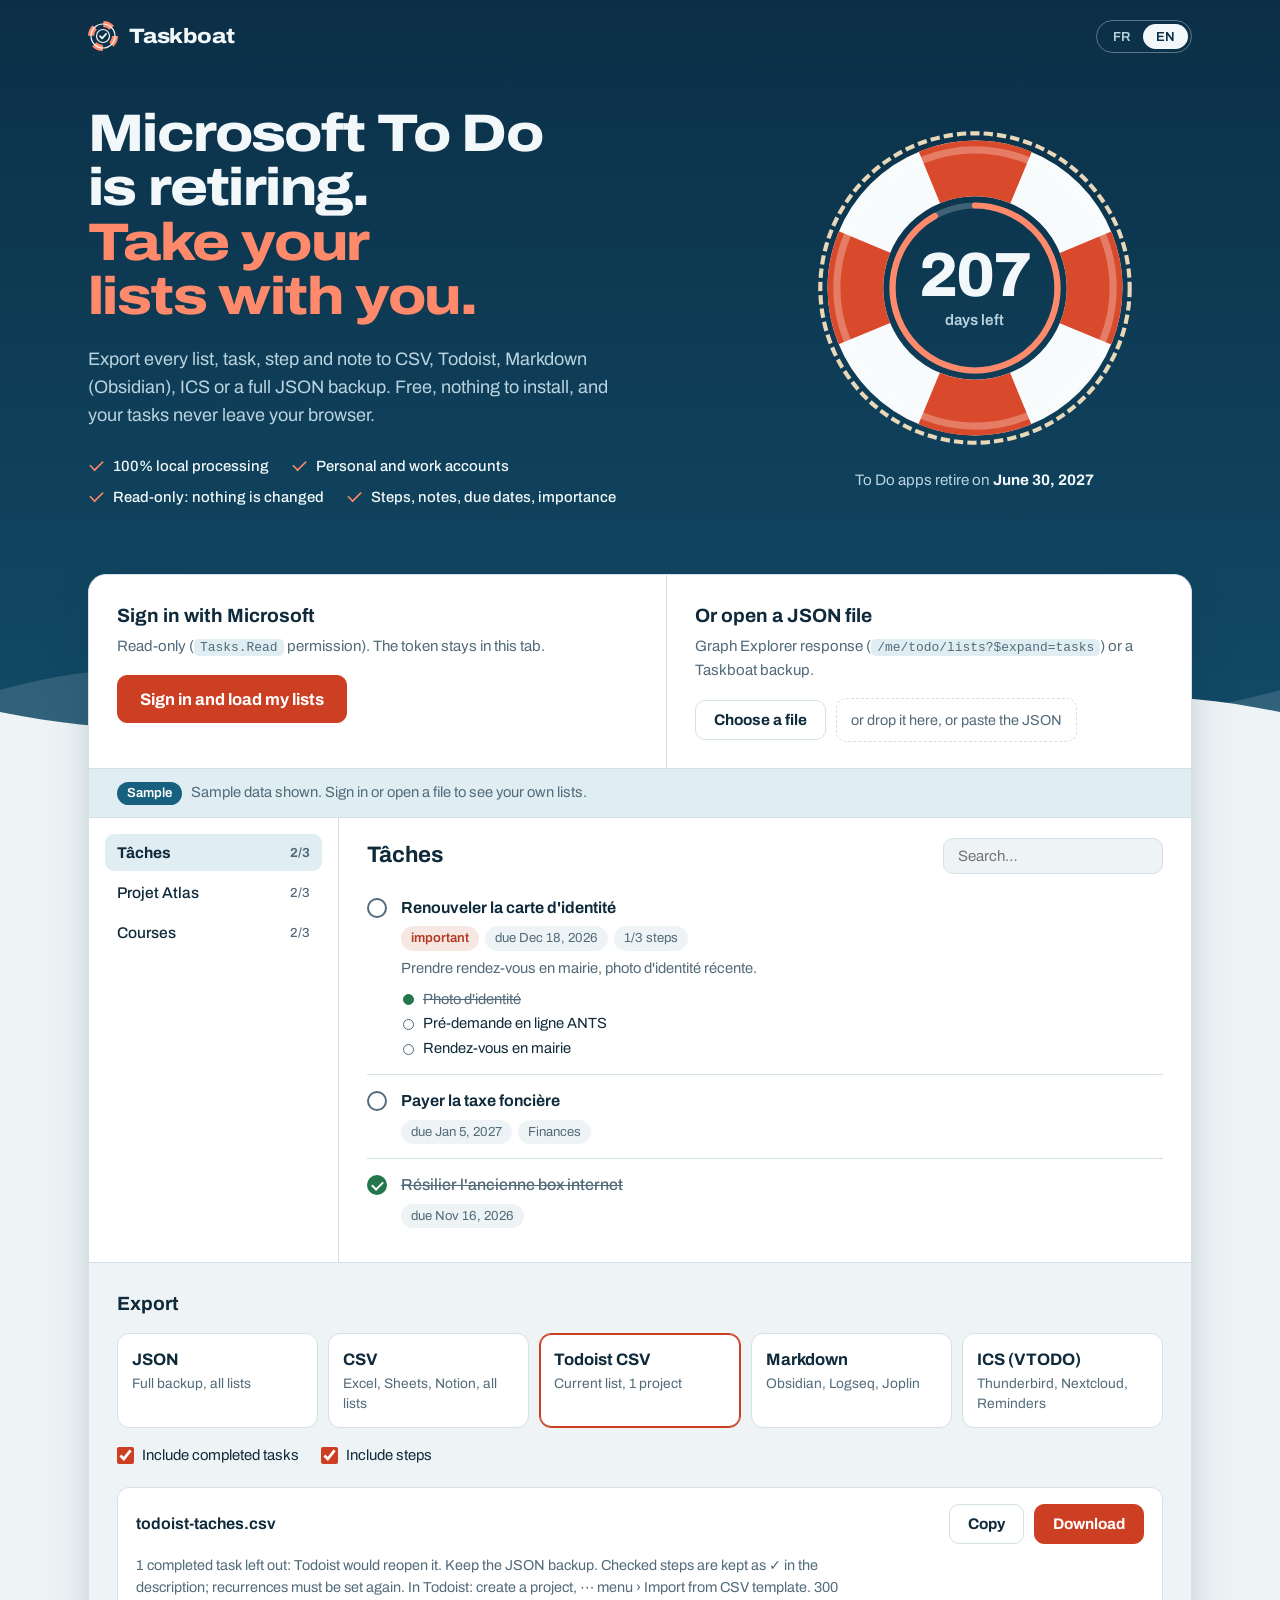
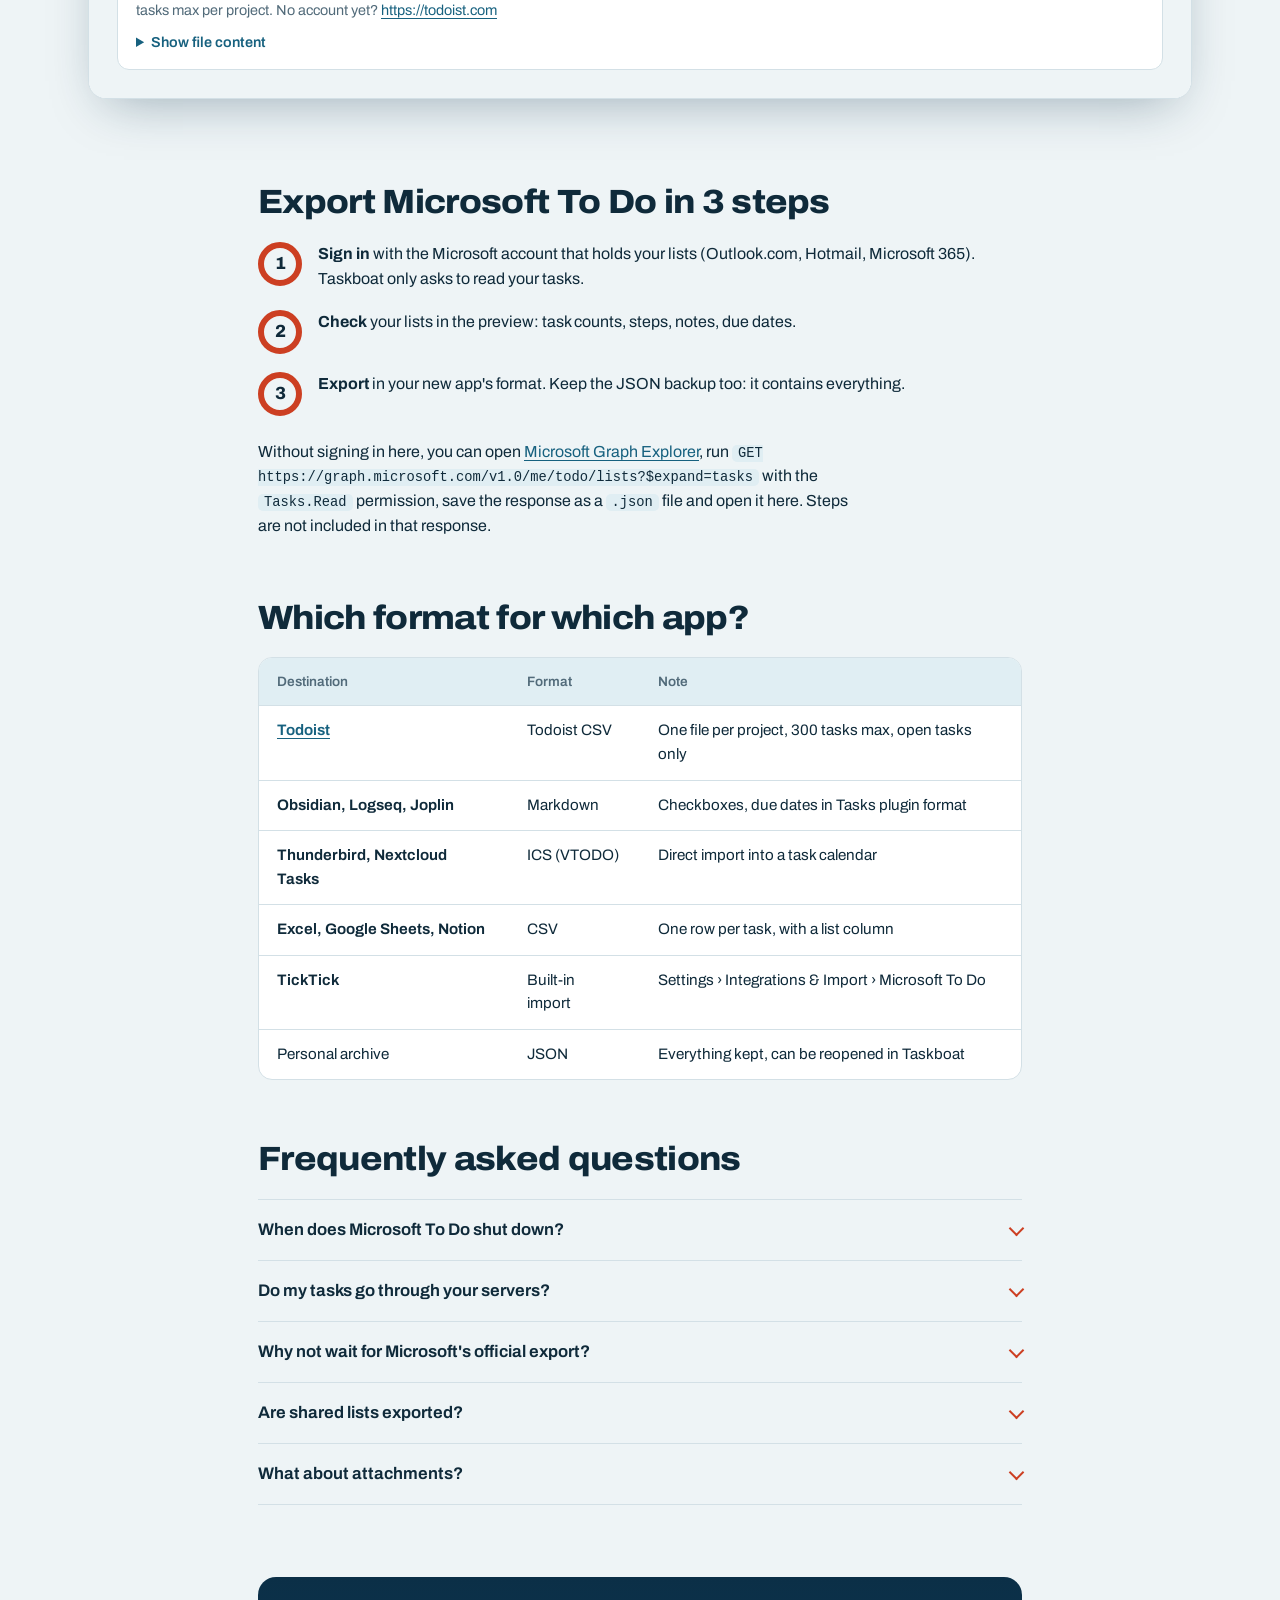
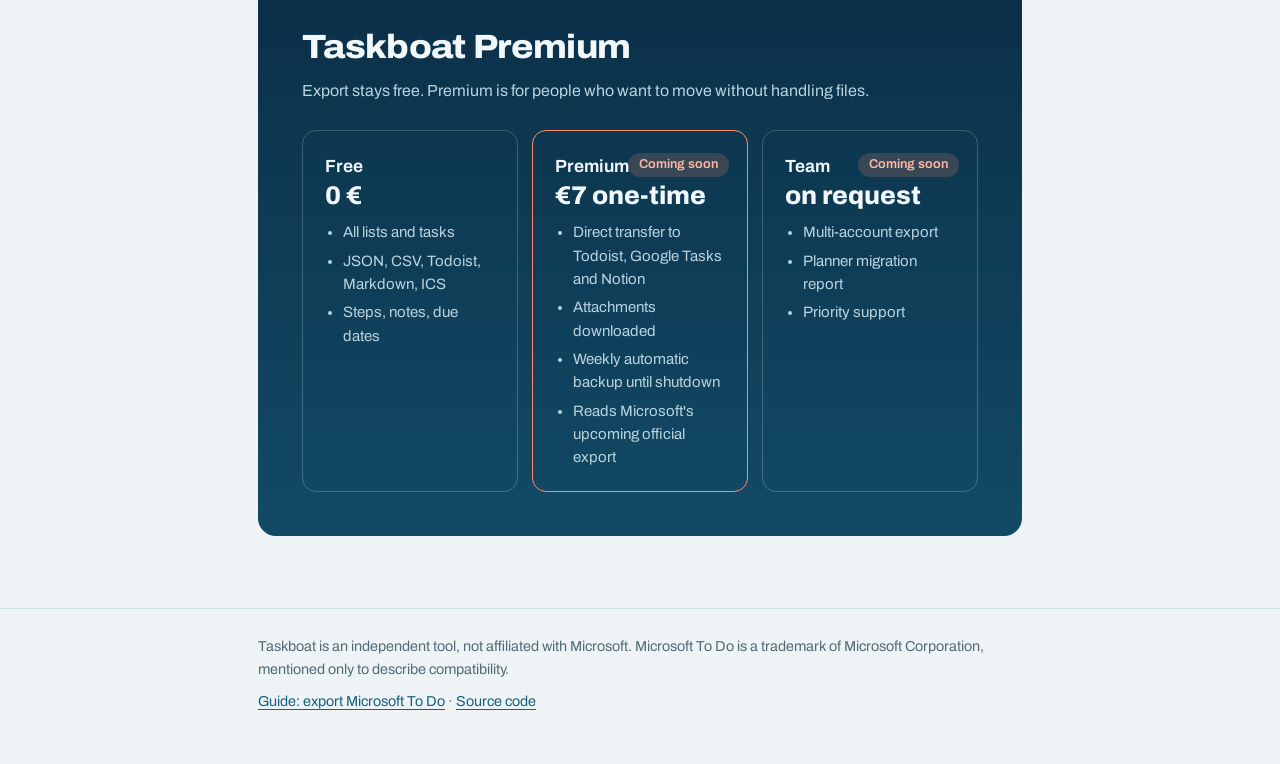
==== commit 9c46006b: "Nouvelle identité visuelle maritime, police locale, image de partage Co-Authored-By: Claude Opus 5.5" ====
--- a/index.html
+++ b/index.html
@@ -14,6 +14,11 @@
 <meta property="og:title" content="Taskboat · Sauvez vos listes Microsoft To Do">
 <meta property="og:description" content="Export gratuit de Microsoft To Do vers CSV, Todoist, Markdown, ICS et JSON, sans rien installer. Tout se passe dans votre navigateur.">
 <meta property="og:type" content="website">
+<meta property="og:url" content="https://DOMAINE/">
+<meta property="og:image" content="https://DOMAINE/assets/og.png">
+<meta property="og:image:width" content="1200">
+<meta property="og:image:height" content="630">
+<meta name="twitter:card" content="summary_large_image">
 
 
 <script type="application/ld+json">
@@ -30,10 +35,11 @@
 </script>
 </head>
 <body>
+<div class="sea">
 <div class="wrap">
   <header class="top">
     <div class="brand">
-      <svg width="30" height="30" viewBox="0 0 30 30" aria-hidden="true"><circle cx="15" cy="15" r="12" fill="none" stroke="var(--buoy)" stroke-width="6" stroke-dasharray="9.42 9.42"/><circle cx="15" cy="15" r="12" fill="none" stroke="var(--ink)" stroke-width="1.2"/><circle cx="15" cy="15" r="6.5" fill="var(--paper)" stroke="var(--ink)" stroke-width="1.2"/><path d="M12 15.2l2.1 2.1 4-4.4" fill="none" stroke="var(--ink)" stroke-width="1.8" stroke-linecap="round" stroke-linejoin="round"/></svg>
+      <svg width="30" height="30" viewBox="0 0 30 30" aria-hidden="true"><circle cx="15" cy="15" r="12" fill="none" stroke="#ff8a6b" stroke-width="6" stroke-dasharray="9.42 9.42"/><circle cx="15" cy="15" r="12" fill="none" stroke="#f2f8fa" stroke-width="1.2"/><circle cx="15" cy="15" r="6.5" fill="#0b2f47" stroke="#f2f8fa" stroke-width="1.2"/><path d="M12 15.2l2.1 2.1 4-4.4" fill="none" stroke="#f2f8fa" stroke-width="1.8" stroke-linecap="round" stroke-linejoin="round"/></svg>
       Taskboat
     </div>
     <div class="langs" role="group" aria-label="Langue / Language">
@@ -44,36 +50,50 @@
 
   <div class="hero">
     <div>
-      <h1 class="fr">Microsoft To Do ferme. <em>Emportez vos listes.</em></h1>
-      <h1 class="en">Microsoft To Do is retiring. <em>Take your lists with you.</em></h1>
+      <h1 class="fr">Microsoft To&nbsp;Do ferme. <em>Emportez vos listes.</em></h1>
+      <h1 class="en">Microsoft To&nbsp;Do is retiring. <em>Take your lists with you.</em></h1>
       <p class="lead fr">Exportez toutes vos listes, tâches, étapes et notes vers CSV, Todoist, Markdown (Obsidian), ICS ou une sauvegarde JSON complète. Gratuit, sans installation, et vos tâches ne quittent jamais votre navigateur.</p>
       <p class="lead en">Export every list, task, step and note to CSV, Todoist, Markdown (Obsidian), ICS or a full JSON backup. Free, nothing to install, and your tasks never leave your browser.</p>
-    </div>
-    <div class="countdown" aria-live="polite">
-      <div class="lab"><span class="fr">Retrait des applis To Do</span><span class="en">To Do apps retire</span> · 30/06/2027</div>
-      <div class="num" id="days">—</div>
-      <div class="sub"><span class="fr">jours pour sauver vos tâches</span><span class="en">days left to save your tasks</span></div>
-      <div class="bar"><i id="daysbar"></i></div>
+      <ul class="trust">
+        <li><span class="fr">Traitement 100 % local</span><span class="en">100% local processing</span></li>
+        <li><span class="fr">Comptes personnels et professionnels</span><span class="en">Personal and work accounts</span></li>
+        <li><span class="fr">Lecture seule : rien n'est modifié</span><span class="en">Read-only: nothing is changed</span></li>
+        <li><span class="fr">Étapes, notes, échéances, importance</span><span class="en">Steps, notes, due dates, importance</span></li>
+      </ul>
+    </div>
+    <div class="countdown">
+      <div class="buoy">
+        <svg viewBox="0 0 320 320" aria-hidden="true">
+          <circle cx="160" cy="160" r="150" fill="none" stroke="#e9d9b8" stroke-width="4" stroke-dasharray="9 4"/>
+          <circle cx="160" cy="160" r="116" fill="none" stroke="#f7fbfc" stroke-width="54"/>
+          <circle cx="160" cy="160" r="116" fill="none" stroke="#d9492b" stroke-width="54" stroke-dasharray="91.11 91.11" transform="rotate(-22.5 160 160)"/>
+          <circle cx="160" cy="160" r="134" fill="none" stroke="#fff" stroke-opacity=".28" stroke-width="7"/>
+          <circle cx="160" cy="160" r="80" fill="none" stroke="#f2f8fa" stroke-opacity=".22" stroke-width="6"/>
+          <circle id="daysarc" cx="160" cy="160" r="80" fill="none" stroke="#ff8a6b" stroke-width="6" stroke-linecap="round" pathLength="100" stroke-dasharray="100 100" transform="rotate(-90 160 160)"/>
+        </svg>
+        <div class="in"><span class="num" id="days">—</span><span class="unit"><span class="fr">jours restants</span><span class="en">days left</span></span></div>
+      </div>
+      <p class="lab"><span class="fr">Retrait des applis To Do le <b>30 juin 2027</b></span><span class="en">To Do apps retire on <b>June 30, 2027</b></span></p>
     </div>
   </div>
 
-  <ul class="trust">
-    <li><span class="fr">Traitement 100 % local</span><span class="en">100% local processing</span></li>
-    <li><span class="fr">Comptes personnels et professionnels</span><span class="en">Personal and work accounts</span></li>
-    <li><span class="fr">Lecture seule : rien n'est modifié</span><span class="en">Read-only: nothing is changed</span></li>
-    <li><span class="fr">Étapes, notes, échéances, importance</span><span class="en">Steps, notes, due dates, importance</span></li>
-  </ul>
-
+  
+
+  </div>
+<svg class="wave" viewBox="0 0 1440 90" preserveAspectRatio="none" aria-hidden="true"><path class="back" d="M0 40C120 10 240 10 360 40S600 70 720 40 960 10 1080 40s240 30 360 0V90H0Z"/><path class="front" d="M0 62c120 22 240 22 360 0s240-22 360 0 240 22 360 0 240-22 360 0V90H0Z"/></svg>
+</div>
+
+<div class="wrap deck">
   <main class="tool" id="outil">
     <div class="sources">
       <div class="src">
-        <h2><span class="fr">1. Se connecter à Microsoft</span><span class="en">1. Sign in with Microsoft</span></h2>
+        <h2><span class="fr">Se connecter à Microsoft</span><span class="en">Sign in with Microsoft</span></h2>
         <p class="fr">Lecture seule (permission <code>Tasks.Read</code>). Le jeton reste dans cet onglet.</p>
         <p class="en">Read-only (<code>Tasks.Read</code> permission). The token stays in this tab.</p>
         <button class="btn primary" id="btn-ms" type="button"><span class="fr">Se connecter et charger mes listes</span><span class="en">Sign in and load my lists</span></button>
       </div>
       <div class="src">
-        <h2><span class="fr">2. Ou ouvrir un fichier JSON</span><span class="en">2. Or open a JSON file</span></h2>
+        <h2><span class="fr">Ou ouvrir un fichier JSON</span><span class="en">Or open a JSON file</span></h2>
         <p class="fr">Réponse de Graph Explorer (<code>/me/todo/lists?$expand=tasks</code>) ou sauvegarde Taskboat.</p>
         <p class="en">Graph Explorer response (<code>/me/todo/lists?$expand=tasks</code>) or a Taskboat backup.</p>
         <div class="row">
@@ -118,8 +138,9 @@
             <button class="btn primary" type="button" id="btn-dl"><span class="fr">Télécharger</span><span class="en">Download</span></button>
           </span>
         </div>
-        <textarea id="outtext" readonly aria-label="Aperçu de l'export"></textarea>
+        
         <p class="hint" id="outhint"></p>
+        <details id="preview"><summary><span class="fr">Voir le contenu du fichier</span><span class="en">Show file content</span></summary><textarea id="outtext" readonly aria-label="Aperçu de l'export"></textarea></details>
       </div>
     </div>
   </main>
--- a/assets/style.css
+++ b/assets/style.css
@@ -1,162 +1,206 @@
-:root{padding-top:env(safe-area-inset-top,0px);padding-bottom:env(safe-area-inset-bottom,0px)}
-body{margin:0}
-img{max-width:100%}
+/* Plan : mer profonde en tête (titre + bouée-compteur), vague, outil posé sur la ligne d'eau, puis contenu sur papier clair. */
+@font-face{font-family:"Archivo";src:url("/assets/fonts/archivo.woff2") format("woff2");font-weight:400 800;font-stretch:100% 125%;font-display:swap}
+:root{
+  --deep:#0b2f47; --deep-2:#124a66; --foam:#f2f8fa; --foam-muted:#b9d3df; --coral:#ff8a6b;
+  --paper:#eef4f6; --surface:#ffffff; --ink:#0f2a3a; --muted:#526b7a; --line:#d3e0e6;
+  --buoy:#cc3f22; --buoy-hover:#b03319; --buoy-ink:#ffffff; --sea:#17617f; --sea-soft:#e0eef3;
+  --done:#23774b; --high:#b4381f; --shadow:0 18px 50px -18px rgb(11 47 71 / .38);
+  --display:"Archivo","Segoe UI Variable Display","Segoe UI",system-ui,sans-serif;
+  --body:"Archivo","Segoe UI",system-ui,-apple-system,Roboto,sans-serif;
+  --mono:ui-monospace,"Cascadia Mono","SF Mono",Menlo,Consolas,monospace;
+}
+@media (prefers-color-scheme:dark){:root{
+  --deep:#0a2a3f; --deep-2:#0f4059; --paper:#071822; --surface:#0f2532; --ink:#e4eff4; --muted:#9ab2bf; --line:#21404f;
+  --buoy:#f47553; --buoy-hover:#ff8d6e; --buoy-ink:#1d0a04; --sea:#83c9e4; --sea-soft:#153646;
+  --done:#6fd39e; --high:#ff9a80; --shadow:0 18px 50px -18px rgb(0 0 0 / .7); color-scheme:dark}}
+
+*{box-sizing:border-box}
+html{-webkit-text-size-adjust:100%}
+body{margin:0;background:var(--paper);color:var(--ink);font-family:var(--body);font-size:16px;line-height:1.55}
+img,svg{max-width:100%}
 [hidden]{display:none!important}
-/* Layout : bandeau compte à rebours, puis l'outil en deux colonnes (listes | tâches) avec la barre d'export dessous ; contenu SEO en une colonne de lecture. */
-:root{
-  --paper:#f3f6f8; --surface:#ffffff; --ink:#0f2433; --muted:#556a78; --line:#d5dee5;
-  --buoy:#d6452a; --buoy-ink:#ffffff; --sea:#1b5e7a; --sea-soft:#e2eef3;
-  --done:#2f7d55; --high:#b4381f;
-  --display:"Avenir Next","Segoe UI Variable Display","Segoe UI",Ubuntu,system-ui,sans-serif;
-  --body:system-ui,-apple-system,"Segoe UI",Roboto,Ubuntu,sans-serif;
-  --mono:ui-monospace,"Cascadia Mono","SF Mono",Menlo,Consolas,monospace;
-}
-@media (prefers-color-scheme:dark){:root:not([data-theme="light"]){
-  --paper:#0c1820; --surface:#13232e; --ink:#e3edf2; --muted:#93a8b5; --line:#24394a;
-  --buoy:#f06a4c; --buoy-ink:#1a0a05; --sea:#7cc0dc; --sea-soft:#163243;
-  --done:#6fcf9c; --high:#ff8d72; color-scheme:dark}}
-:root[data-theme="dark"]{
-  --paper:#0c1820; --surface:#13232e; --ink:#e3edf2; --muted:#93a8b5; --line:#24394a;
-  --buoy:#f06a4c; --buoy-ink:#1a0a05; --sea:#7cc0dc; --sea-soft:#163243;
-  --done:#6fcf9c; --high:#ff8d72; color-scheme:dark}
-
-*{box-sizing:border-box}
-body{background:var(--paper);color:var(--ink);font-family:var(--body);font-size:16px;line-height:1.55}
 html[lang="en"] .fr, html[lang="fr"] .en{display:none!important}
-a{color:var(--sea)}
-:focus-visible{outline:2px solid var(--buoy);outline-offset:2px}
-.wrap{max-width:1120px;margin:0 auto;padding-left:max(16px,env(safe-area-inset-left,0px));padding-right:max(16px,env(safe-area-inset-right,0px))}
-.narrow{max-width:720px}
-
-header.top{padding-block:18px;display:flex;align-items:center;justify-content:space-between;gap:12px;flex-wrap:wrap}
-.brand{display:flex;align-items:center;gap:10px;font-family:var(--display);font-weight:700;font-size:1.3rem;letter-spacing:-.01em}
-.brand svg{flex:none}
-.langs{display:flex;gap:4px}
-.langs button{font:500 .8rem var(--mono);background:transparent;color:var(--muted);border:1px solid var(--line);padding:5px 9px;border-radius:4px;cursor:pointer}
-.langs button[aria-pressed="true"]{background:var(--ink);color:var(--paper);border-color:var(--ink)}
-
-.hero{padding-block:28px 22px;display:grid;grid-template-columns:1.4fr 1fr;gap:28px;align-items:end}
-.hero>div{min-width:0}
-.hero h1{font-family:var(--display);font-weight:700;font-size:clamp(2rem,4.6vw,3.3rem);line-height:1.04;letter-spacing:-.025em;margin:0 0 14px;text-wrap:balance}
-.hero h1 em{font-style:normal;color:var(--buoy)}
-.hero p.lead{font-size:1.1rem;color:var(--muted);margin:0;max-width:58ch}
-.countdown{border:2px solid var(--ink);border-radius:6px;padding:16px 18px;background:var(--surface)}
-.countdown .lab{font:500 .72rem var(--mono);letter-spacing:.08em;text-transform:uppercase;color:var(--muted)}
-.countdown .num{font-family:var(--display);font-weight:700;font-size:3.2rem;line-height:1;font-variant-numeric:tabular-nums;margin:6px 0 2px}
-.countdown .sub{font-size:.9rem;color:var(--muted)}
-.countdown .bar{height:8px;background:var(--sea-soft);border-radius:4px;margin-top:12px;overflow:hidden}
-.countdown .bar i{display:block;height:100%;background:var(--buoy)}
-
-.trust{display:flex;flex-wrap:wrap;gap:8px 18px;margin:0 0 22px;padding:0;list-style:none;font-size:.9rem;color:var(--muted)}
-.trust li::before{content:"✓ ";color:var(--done);font-weight:700}
+a{color:var(--sea);text-underline-offset:3px}
+:focus-visible{outline:3px solid var(--coral);outline-offset:2px}
+h1,h2,h3{font-family:var(--display);text-wrap:balance}
+.wrap{max-width:1140px;margin:0 auto;padding-left:max(18px,env(safe-area-inset-left,0px));padding-right:max(18px,env(safe-area-inset-right,0px))}
+.narrow{max-width:800px}
+
+/* Mer */
+.sea{position:relative;background:linear-gradient(var(--deep),var(--deep-2));color:var(--foam);padding-bottom:210px;overflow:hidden}
+.sea .wave{position:absolute;left:0;bottom:-1px;width:100%;height:90px;max-width:none;display:block}
+.wave .back{fill:var(--foam);opacity:.14}
+.wave .front{fill:var(--paper)}
+.sea .wrap{position:relative;z-index:1}
+header.top{padding-block:20px;display:flex;align-items:center;justify-content:space-between;gap:12px;flex-wrap:wrap}
+.brand{display:flex;align-items:center;gap:11px;font-family:var(--display);font-weight:800;font-stretch:112%;font-size:1.3rem;letter-spacing:-.01em}
+.brand a{color:inherit;text-decoration:none;display:flex;align-items:center;gap:11px}
+.langs{display:flex;border:1px solid rgb(242 248 250 / .35);border-radius:99px;padding:3px}
+.langs button{font:600 .82rem var(--body);background:transparent;color:var(--foam-muted);border:0;padding:5px 13px;border-radius:99px;cursor:pointer}
+.langs button[aria-pressed="true"]{background:var(--foam);color:#0b2f47}
+
+.hero{padding-block:34px 20px;display:grid;grid-template-columns:minmax(0,1.45fr) minmax(0,1fr);gap:40px;align-items:center}
+.hero h1{font-weight:800;font-stretch:116%;font-size:clamp(2rem,4.2vw,3.3rem);line-height:1.03;letter-spacing:-.03em;margin:0 0 20px}
+.hero h1 em{font-style:normal;color:var(--coral);display:block}
+.hero .lead{font-size:1.13rem;color:var(--foam-muted);margin:0;max-width:54ch}
+.trust{display:flex;flex-wrap:wrap;gap:8px 22px;margin:26px 0 0;padding:0;list-style:none;font-size:.93rem;font-weight:500}
+.trust li{display:flex;gap:8px;align-items:center}
+.trust li::before{content:"";width:15px;height:8px;border:solid var(--coral);border-width:0 0 2.5px 2.5px;transform:rotate(-45deg) scale(.75);margin-top:-5px}
+
+.countdown{text-align:center}
+.buoy{position:relative;width:min(330px,82vw);margin:0 auto}
+.buoy svg{display:block;width:100%;height:auto;overflow:visible}
+.buoy .in{position:absolute;inset:0;display:grid;place-content:center;justify-items:center}
+.buoy .num{font:800 clamp(2.9rem,14vw,3.9rem)/1 var(--display);font-variant-numeric:tabular-nums;letter-spacing:-.03em}
+.buoy .unit{font-size:.95rem;font-weight:600;color:var(--foam-muted);margin-top:3px}
+.countdown .lab{margin:16px 0 0;font-size:.95rem;color:var(--foam-muted)}
+.countdown .lab b{color:var(--foam)}
+@media (prefers-reduced-motion:no-preference){
+  .buoy svg{animation:bob 7s ease-in-out infinite;transform-origin:50% 60%}
+  .btn,.fmt button,.lists button,.cta{transition:background-color .15s,border-color .15s,transform .15s}
+}
+@keyframes bob{0%,100%{transform:rotate(-3deg)}50%{transform:rotate(3deg)}}
 
 /* Outil */
-.tool{background:var(--surface);border:1px solid var(--line);border-radius:8px;overflow:hidden;margin-bottom:56px}
-.sources{display:grid;grid-template-columns:1fr 1fr;border-bottom:1px solid var(--line)}
-.src{padding:16px 18px;min-width:0}
+.deck{position:relative;z-index:2;margin-top:-165px}
+.tool{background:var(--surface);border-radius:18px;overflow:hidden;margin-bottom:84px;box-shadow:var(--shadow);border:1px solid var(--line)}
+.sources{display:grid;grid-template-columns:1.1fr 1fr}
+.src{padding:26px 28px;min-width:0}
 .src+.src{border-left:1px solid var(--line)}
-.src h2{font-family:var(--display);font-size:1rem;margin:0 0 4px;font-weight:700}
-.src p{margin:0 0 10px;font-size:.9rem;color:var(--muted)}
-.btn{font:700 .95rem var(--body);border-radius:5px;padding:9px 14px;cursor:pointer;border:1px solid var(--ink);background:var(--surface);color:var(--ink)}
+.src h2{font-size:1.2rem;margin:0 0 5px;font-weight:700}
+.src p{margin:0 0 16px;font-size:.94rem;color:var(--muted)}
+.btn{font:700 .96rem var(--body);border-radius:10px;padding:11px 18px;cursor:pointer;border:1.5px solid var(--line);background:var(--surface);color:var(--ink)}
+.btn:hover{border-color:var(--sea)}
 .btn.primary{background:var(--buoy);border-color:var(--buoy);color:var(--buoy-ink)}
-.btn:disabled{opacity:.5;cursor:not-allowed}
-.row{display:flex;flex-wrap:wrap;gap:8px;align-items:center}
-.drop{border:1.5px dashed var(--line);border-radius:6px;padding:10px 12px;font-size:.88rem;color:var(--muted)}
-.drop.over{border-color:var(--buoy);background:var(--sea-soft)}
-.status{font:400 .82rem var(--mono);color:var(--muted);padding:9px 18px;border-bottom:1px solid var(--line);background:var(--paper);overflow-wrap:anywhere}
+.btn.primary:hover{background:var(--buoy-hover);border-color:var(--buoy-hover)}
+#btn-ms{font-size:1.04rem;padding:14px 22px}
+.btn:disabled{opacity:.55;cursor:wait}
+.row{display:flex;flex-wrap:wrap;gap:10px;align-items:center}
+.drop{border:1.5px dashed var(--line);border-radius:10px;padding:10px 14px;font-size:.9rem;color:var(--muted)}
+.drop.over{border-color:var(--buoy);background:var(--sea-soft);color:var(--ink)}
+.status{font-size:.92rem;color:var(--muted);padding:12px 28px;border-block:1px solid var(--line);background:var(--sea-soft);overflow-wrap:anywhere}
 .status b{color:var(--ink)}
-.status .tag{display:inline-block;background:var(--buoy);color:var(--buoy-ink);padding:1px 6px;border-radius:3px;margin-right:6px;font-weight:500}
-
-.panes{display:grid;grid-template-columns:250px 1fr;min-height:360px}
-.lists{border-right:1px solid var(--line);padding:10px;min-width:0}
-.lists button{display:flex;justify-content:space-between;gap:8px;width:100%;text-align:left;background:transparent;border:0;color:var(--ink);padding:8px 10px;border-radius:5px;cursor:pointer;font:400 .95rem var(--body)}
+.status .tag{display:inline-block;background:var(--sea);color:var(--surface);padding:1px 10px;border-radius:99px;margin-right:9px;font-weight:600;font-size:.82rem}
+
+.panes{display:grid;grid-template-columns:250px minmax(0,1fr);min-height:340px}
+.lists{border-right:1px solid var(--line);padding:16px;min-width:0;display:flex;flex-direction:column;gap:3px}
+.lists button{display:flex;justify-content:space-between;align-items:center;gap:8px;width:100%;text-align:left;background:transparent;border:0;color:var(--ink);padding:10px 12px;border-radius:9px;cursor:pointer;font:500 .97rem var(--body)}
 .lists button span:first-child{min-width:0;overflow:hidden;text-overflow:ellipsis;white-space:nowrap}
-.lists button .c{font:400 .78rem var(--mono);color:var(--muted);font-variant-numeric:tabular-nums}
+.lists button .c{font-size:.82rem;color:var(--muted);font-variant-numeric:tabular-nums}
+.lists button:hover{background:var(--paper)}
 .lists button[aria-current="true"]{background:var(--sea-soft);font-weight:700}
-.tasks{padding:12px 18px;min-width:0}
+.tasks{padding:20px 28px;min-width:0}
 .tasks .head{display:flex;justify-content:space-between;align-items:center;gap:10px;flex-wrap:wrap;margin-bottom:8px}
-.tasks h3{font-family:var(--display);font-size:1.25rem;margin:0}
-.tasks input[type=search]{font:400 .9rem var(--body);padding:7px 10px;border:1px solid var(--line);border-radius:5px;background:var(--paper);color:var(--ink);min-width:0;width:200px;max-width:100%}
-.task{display:grid;grid-template-columns:22px 1fr;gap:10px;padding:10px 0;border-top:1px solid var(--line)}
-.task:first-of-type{border-top:0}
-.task .box{width:18px;height:18px;border:2px solid var(--muted);border-radius:50%;margin-top:3px}
+.tasks h3{font-size:1.4rem;margin:0;font-weight:700}
+.tasks input[type=search]{font:400 .94rem var(--body);padding:9px 14px;border:1px solid var(--line);border-radius:10px;background:var(--paper);color:var(--ink);width:220px;max-width:100%}
+.task{display:grid;grid-template-columns:22px minmax(0,1fr);gap:12px;padding:14px 0;border-top:1px solid var(--line)}
+.task:first-child{border-top:0}
+.task .box{width:20px;height:20px;border:2px solid var(--muted);border-radius:50%;margin-top:2px;display:grid;place-items:center}
 .task.done .box{background:var(--done);border-color:var(--done)}
-.task.done .t{text-decoration:line-through;color:var(--muted)}
-.task>div{min-width:0}
-.t{font-weight:700;overflow-wrap:anywhere}
-.meta{display:flex;flex-wrap:wrap;gap:6px;margin-top:4px;font:400 .76rem var(--mono);color:var(--muted)}
-.meta span{border:1px solid var(--line);border-radius:3px;padding:1px 6px}
-.meta .hi{color:var(--high);border-color:var(--high)}
-.note{font-size:.88rem;color:var(--muted);margin-top:4px;white-space:pre-wrap;overflow-wrap:anywhere}
-.steps{list-style:none;margin:6px 0 0;padding:0;font-size:.88rem}
-.steps li{padding-left:20px;position:relative}
-.steps li::before{content:"○";position:absolute;left:2px;color:var(--muted)}
+.task.done .box::after{content:"";width:9px;height:5px;border:solid var(--surface);border-width:0 0 2px 2px;transform:translateY(-1px) rotate(-45deg)}
+.task.done .t{text-decoration:line-through;color:var(--muted);font-weight:500}
+.t{font-weight:650;overflow-wrap:anywhere}
+.meta{display:flex;flex-wrap:wrap;gap:6px;margin-top:6px;font-size:.82rem;color:var(--muted)}
+.meta span{background:var(--paper);border-radius:99px;padding:2px 10px}
+.meta .hi{color:var(--high);font-weight:600;background:color-mix(in srgb,var(--high) 12%,transparent)}
+.note{font-size:.92rem;color:var(--muted);margin-top:6px;white-space:pre-wrap;overflow-wrap:anywhere}
+.steps{list-style:none;margin:8px 0 0;padding:0;font-size:.92rem;display:grid;gap:2px}
+.steps li{padding-left:22px;position:relative;overflow-wrap:anywhere}
+.steps li::before{content:"";position:absolute;left:2px;top:.45em;width:9px;height:9px;border:1.5px solid var(--muted);border-radius:50%}
 .steps li.ok{color:var(--muted);text-decoration:line-through}
-.steps li.ok::before{content:"●";color:var(--done);text-decoration:none}
+.steps li.ok::before{background:var(--done);border-color:var(--done)}
 .empty{color:var(--muted);padding:20px 0}
 
-.exports{border-top:1px solid var(--line);padding:16px 18px;background:var(--paper)}
-.exports h2{font-family:var(--display);font-size:1rem;margin:0 0 10px}
-.fmt{display:grid;grid-template-columns:repeat(auto-fill,minmax(190px,1fr));gap:8px}
-.fmt button{text-align:left;background:var(--surface);border:1px solid var(--line);border-radius:6px;padding:10px 12px;cursor:pointer;color:var(--ink);font:400 .85rem var(--body)}
-.fmt button:hover{border-color:var(--ink)}
-.fmt b{display:block;font-family:var(--display);font-size:.98rem;margin-bottom:2px}
-.fmt small{color:var(--muted)}
-.opts{display:flex;flex-wrap:wrap;gap:6px 18px;margin:12px 0 0;font-size:.88rem}
-.out{margin-top:12px}
-.out .row{justify-content:space-between;margin-bottom:6px}
-.out .fname{font:500 .82rem var(--mono);overflow-wrap:anywhere}
-.out textarea{width:100%;height:200px;font:400 .8rem/1.45 var(--mono);background:var(--surface);color:var(--ink);border:1px solid var(--line);border-radius:6px;padding:10px;resize:vertical}
-.hint{font-size:.82rem;color:var(--muted);margin:6px 0 0}
+.exports{border-top:1px solid var(--line);padding:26px 28px 28px;background:var(--paper)}
+.exports h2{font-size:1.2rem;margin:0 0 14px;font-weight:700}
+.fmt{display:grid;grid-template-columns:repeat(5,minmax(0,1fr));gap:10px}
+.fmt button{display:flex;flex-direction:column;justify-content:flex-start;text-align:left;background:var(--surface);border:1.5px solid var(--line);border-radius:12px;padding:14px;cursor:pointer;color:var(--ink);font:400 .86rem/1.4 var(--body)}
+.fmt button:hover{border-color:var(--sea)}
+.fmt button[aria-pressed="true"]{border-color:var(--buoy);box-shadow:inset 0 0 0 1px var(--buoy)}
+.fmt b{display:block;font-size:1.04rem;margin-bottom:3px}
+.fmt small{color:var(--muted);font-size:.86rem}
+.opts{display:flex;flex-wrap:wrap;gap:8px 22px;margin:16px 0 0;font-size:.93rem}
+.opts label{display:flex;gap:8px;align-items:center;cursor:pointer}
+.opts input{accent-color:var(--buoy);width:17px;height:17px;margin:0}
+.out{margin-top:20px;background:var(--surface);border:1px solid var(--line);border-radius:12px;padding:16px 18px}
+.out>.row{justify-content:space-between}
+.out .fname{font-weight:650;overflow-wrap:anywhere}
+.out textarea{display:block;width:100%;height:190px;margin-top:10px;font:400 .82rem/1.5 var(--mono);background:var(--paper);color:var(--ink);border:1px solid var(--line);border-radius:8px;padding:12px;resize:vertical}
+.out details{margin-top:10px}
+.out summary{font-size:.9rem;font-weight:600;color:var(--sea);cursor:pointer;width:fit-content}
+.hint{font-size:.9rem;color:var(--muted);margin:10px 0 0;max-width:88ch}
 
 /* Contenu */
-section.content{padding-block:8px 48px}
-section.content h2{font-family:var(--display);font-size:1.7rem;letter-spacing:-.015em;margin:0 0 14px;text-wrap:balance}
-section.content p{margin:0 0 14px}
-.howto{counter-reset:s;list-style:none;padding:0;margin:0 0 14px;display:grid;gap:12px}
-.howto li{counter-increment:s;display:grid;grid-template-columns:34px 1fr;gap:12px}
-.howto li::before{content:counter(s);font:700 1rem var(--display);width:30px;height:30px;border-radius:50%;background:var(--ink);color:var(--paper);display:grid;place-items:center}
-.howto li>div{min-width:0}
-code{font-family:var(--mono);font-size:.86em;background:var(--sea-soft);padding:1px 5px;border-radius:3px;overflow-wrap:anywhere}
-.dest{width:100%;border-collapse:collapse;font-size:.92rem}
-.tablewrap{overflow-x:auto;margin-bottom:14px}
-.dest th,.dest td{text-align:left;padding:8px 10px;border-bottom:1px solid var(--line);vertical-align:top}
-.dest th{font:500 .74rem var(--mono);letter-spacing:.06em;text-transform:uppercase;color:var(--muted)}
-details{border-top:1px solid var(--line);padding:12px 0}
-details:last-of-type{border-bottom:1px solid var(--line)}
-summary{font-weight:700;cursor:pointer}
-details p{margin:8px 0 0;color:var(--muted)}
-
-.premium{background:var(--ink);color:var(--paper);border-radius:8px;padding:26px 24px;margin-bottom:48px}
-.premium h2{font-family:var(--display);font-size:1.6rem;margin:0 0 6px}
-.premium p{margin:0 0 16px;opacity:.85}
-.plans{display:grid;grid-template-columns:repeat(auto-fit,minmax(220px,1fr));gap:12px}
-.plan{border:1px solid color-mix(in srgb,var(--paper) 25%,transparent);border-radius:6px;padding:16px}
-.plan h3{margin:0 0 2px;font-family:var(--display)}
-.plan .price{font:500 1.4rem var(--display);margin-bottom:8px;font-variant-numeric:tabular-nums}
-.plan ul{margin:0;padding-left:18px;font-size:.92rem}
-.plan.hl{border-color:var(--buoy)}
-.badge{display:inline-block;font:500 .7rem var(--mono);text-transform:uppercase;letter-spacing:.06em;background:var(--buoy);color:var(--buoy-ink);padding:2px 7px;border-radius:3px;margin-bottom:8px}
-
-footer{border-top:1px solid var(--line);padding-block:20px 36px;font-size:.84rem;color:var(--muted)}
-
-@media (max-width:780px){
-  .hero{grid-template-columns:1fr}
-  .sources{grid-template-columns:1fr}
+section.content{padding-bottom:72px}
+section.content h2{font-size:clamp(1.55rem,3.4vw,2.1rem);font-weight:800;font-stretch:108%;letter-spacing:-.02em;line-height:1.15;margin:60px 0 20px}
+section.content h2:first-of-type,section.content h2.en:nth-of-type(2){margin-top:0}
+section.content p{margin:0 0 14px;max-width:68ch}
+.howto{counter-reset:s;list-style:none;padding:0;margin:0 0 24px;display:grid;gap:18px}
+.howto li{counter-increment:s;display:grid;grid-template-columns:44px minmax(0,1fr);gap:16px}
+.howto li::before{box-sizing:border-box;content:counter(s);font:800 1.1rem var(--display);width:44px;height:44px;border-radius:50%;border:6px solid var(--buoy);color:var(--ink);display:grid;place-items:center}
+code{font-family:var(--mono);font-size:.86em;background:var(--sea-soft);padding:1px 6px;border-radius:5px;overflow-wrap:anywhere}
+.tablewrap{overflow-x:auto;background:var(--surface);border:1px solid var(--line);border-radius:14px}
+.dest{width:100%;border-collapse:collapse;font-size:.95rem}
+.dest th,.dest td{text-align:left;padding:13px 18px;border-bottom:1px solid var(--line);vertical-align:top}
+.dest tr:last-child td{border-bottom:0}
+.dest td:first-child{font-weight:650}
+.dest th{font-size:.85rem;font-weight:600;color:var(--muted);background:var(--sea-soft)}
+.content details{border-top:1px solid var(--line)}
+.content details:last-of-type{border-bottom:1px solid var(--line)}
+.content summary{font-weight:650;font-size:1.05rem;cursor:pointer;padding:17px 0;list-style:none;display:flex;justify-content:space-between;gap:16px}
+.content summary::-webkit-details-marker{display:none}
+.content summary::after{content:"";flex:none;width:9px;height:9px;border:solid var(--buoy);border-width:0 2.5px 2.5px 0;transform:rotate(45deg);margin-top:6px}
+.content details[open] summary::after{transform:rotate(-135deg);margin-top:11px}
+.content details p{margin:0 0 18px;color:var(--muted)}
+
+.premium{background:linear-gradient(var(--deep),var(--deep-2));color:var(--foam);border-radius:18px;padding:clamp(24px,5vw,44px);margin-bottom:72px}
+.premium h2{font-size:clamp(1.55rem,3.4vw,2.1rem);font-weight:800;font-stretch:108%;letter-spacing:-.02em;margin:0 0 6px}
+.premium>p{margin:0 0 26px;color:var(--foam-muted)}
+.plans{display:grid;grid-template-columns:repeat(3,minmax(0,1fr));gap:14px}
+.plan{position:relative;border:1px solid rgb(242 248 250 / .22);border-radius:14px;padding:22px}
+.plan h3{margin:0 0 2px;font-size:1.1rem;font-weight:650}
+.plan .price{font:800 1.6rem var(--display);margin-bottom:12px;font-variant-numeric:tabular-nums}
+.plan ul{margin:0;padding-left:18px;font-size:.94rem;color:var(--foam-muted);display:grid;gap:5px}
+.plan.hl{border-color:var(--coral)}
+.badge{position:absolute;top:22px;right:18px;font-size:.8rem;font-weight:600;background:rgb(255 138 107 / .18);color:#ffb9a5;padding:2px 11px;border-radius:99px}
+
+footer{border-top:1px solid var(--line);padding-block:26px 42px;font-size:.9rem;color:var(--muted)}
+footer p{margin:0 0 10px}
+
+/* Guides */
+.sea-guide{padding-bottom:120px}
+.sea-guide .article{padding-block:26px 0}
+.article{max-width:740px;margin-inline:auto}
+.article h1{font-size:clamp(1.95rem,4.4vw,3.1rem);font-weight:800;font-stretch:112%;letter-spacing:-.025em;line-height:1.06;margin:0 0 18px}
+.article h2{font-size:1.5rem;font-weight:750;margin:42px 0 12px}
+.article .lead{font-size:1.13rem;color:var(--foam-muted);margin:0 0 22px}
+.article ol,.article ul{padding-left:22px;display:grid;gap:9px}
+main .article{padding-bottom:40px}
+main .article>h2:first-child{margin-top:8px}
+.cta{display:inline-block;background:var(--buoy);color:var(--buoy-ink);text-decoration:none;font-weight:700;padding:14px 22px;border-radius:10px;margin-block:8px}
+.cta:hover{background:var(--buoy-hover)}
+.callout{background:var(--sea-soft);padding:16px 20px;border-radius:12px;margin-block:20px}
+
+@media (max-width:1000px){.fmt{grid-template-columns:repeat(auto-fit,minmax(170px,1fr))}}
+@media (max-width:820px){
+  .hero{grid-template-columns:minmax(0,1fr);gap:34px;padding-top:16px}
+  .buoy{width:min(250px,70vw)}
+  .sources,.panes,.plans{grid-template-columns:minmax(0,1fr)}
+  .src,.tasks,.exports{padding:20px 18px}
+  .status{padding-inline:18px}
   .src+.src{border-left:0;border-top:1px solid var(--line)}
-  .panes{grid-template-columns:1fr}
-  .lists{border-right:0;border-bottom:1px solid var(--line);display:flex;overflow-x:auto;gap:4px}
+  .lists{border-right:0;border-bottom:1px solid var(--line);flex-direction:row;overflow-x:auto;padding:10px 14px}
   .lists button{width:auto;flex:none}
   .tasks input[type=search]{width:100%}
-}
-@media (prefers-reduced-motion:reduce){*{transition:none!important;animation:none!important}}
-
-/* pages de guide */
-.article{max-width:720px;padding-block:8px 24px}
-.article h1{font-family:var(--display);font-size:clamp(1.8rem,4vw,2.6rem);line-height:1.1;margin:0 0 14px;text-wrap:balance}
-.article h2{font-family:var(--display);font-size:1.35rem;margin:34px 0 10px}
-.article .lead{font-size:1.1rem;color:var(--muted)}
-.article ol,.article ul{padding-left:22px;display:grid;gap:6px}
-.cta{display:inline-block;margin:10px 0 4px;background:var(--buoy);color:var(--buoy-ink);text-decoration:none;font-weight:700;padding:11px 18px;border-radius:6px}
-.callout{border-left:4px solid var(--buoy);background:var(--sea-soft);padding:12px 16px;border-radius:0 6px 6px 0}
-.brand a{color:inherit;text-decoration:none;display:flex;align-items:center;gap:10px}
+  .sea .wave{height:56px}
+  #btn-ms{width:100%}
+}
+@media (max-width:820px){
+  .dest thead{display:none}
+  .dest tr{display:block;padding:12px 16px;border-bottom:1px solid var(--line)}
+  .dest tr:last-child{border-bottom:0}
+  .dest td{border:0;padding:1px 0}
+  html[lang="fr"] .dest td:not(.en),html[lang="en"] .dest td:not(.fr){display:block}
+  .fmt{grid-template-columns:repeat(2,minmax(0,1fr))}
+  .fmt button:first-child{grid-column:1/-1}
+}
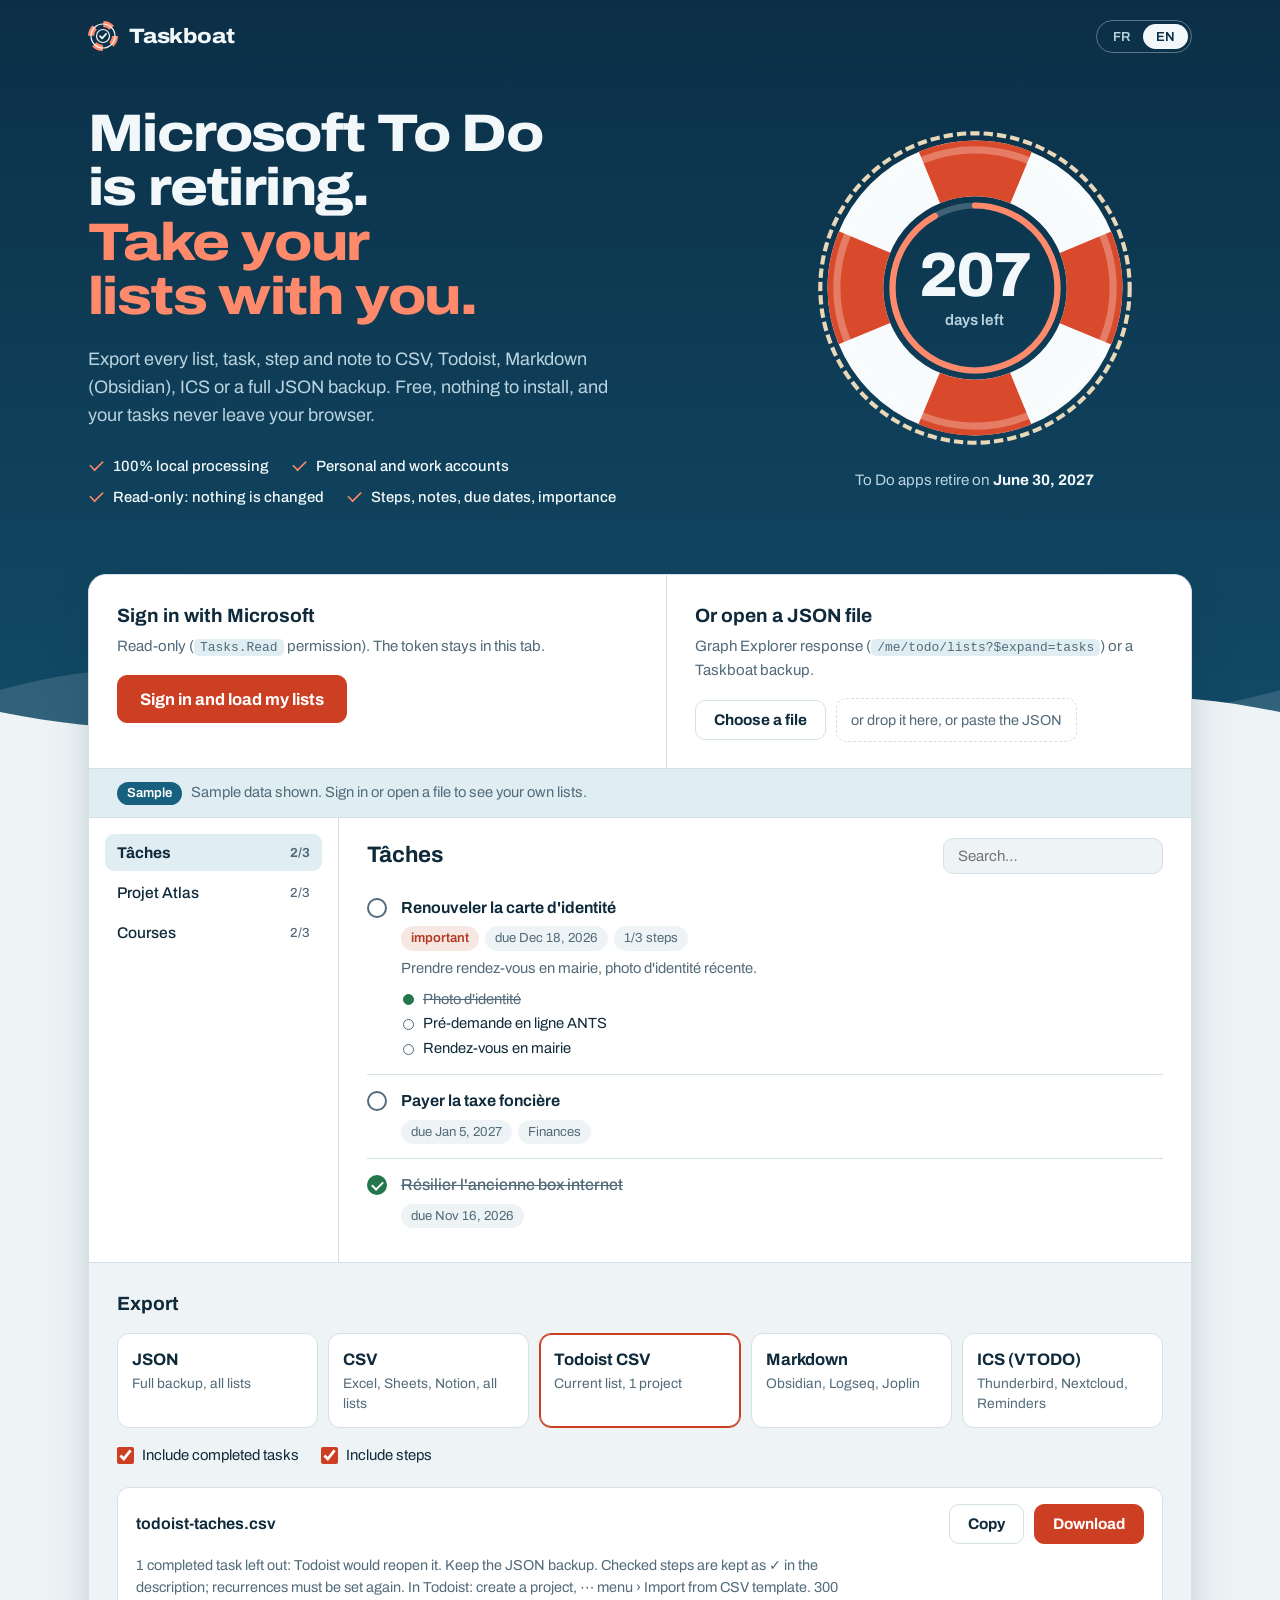
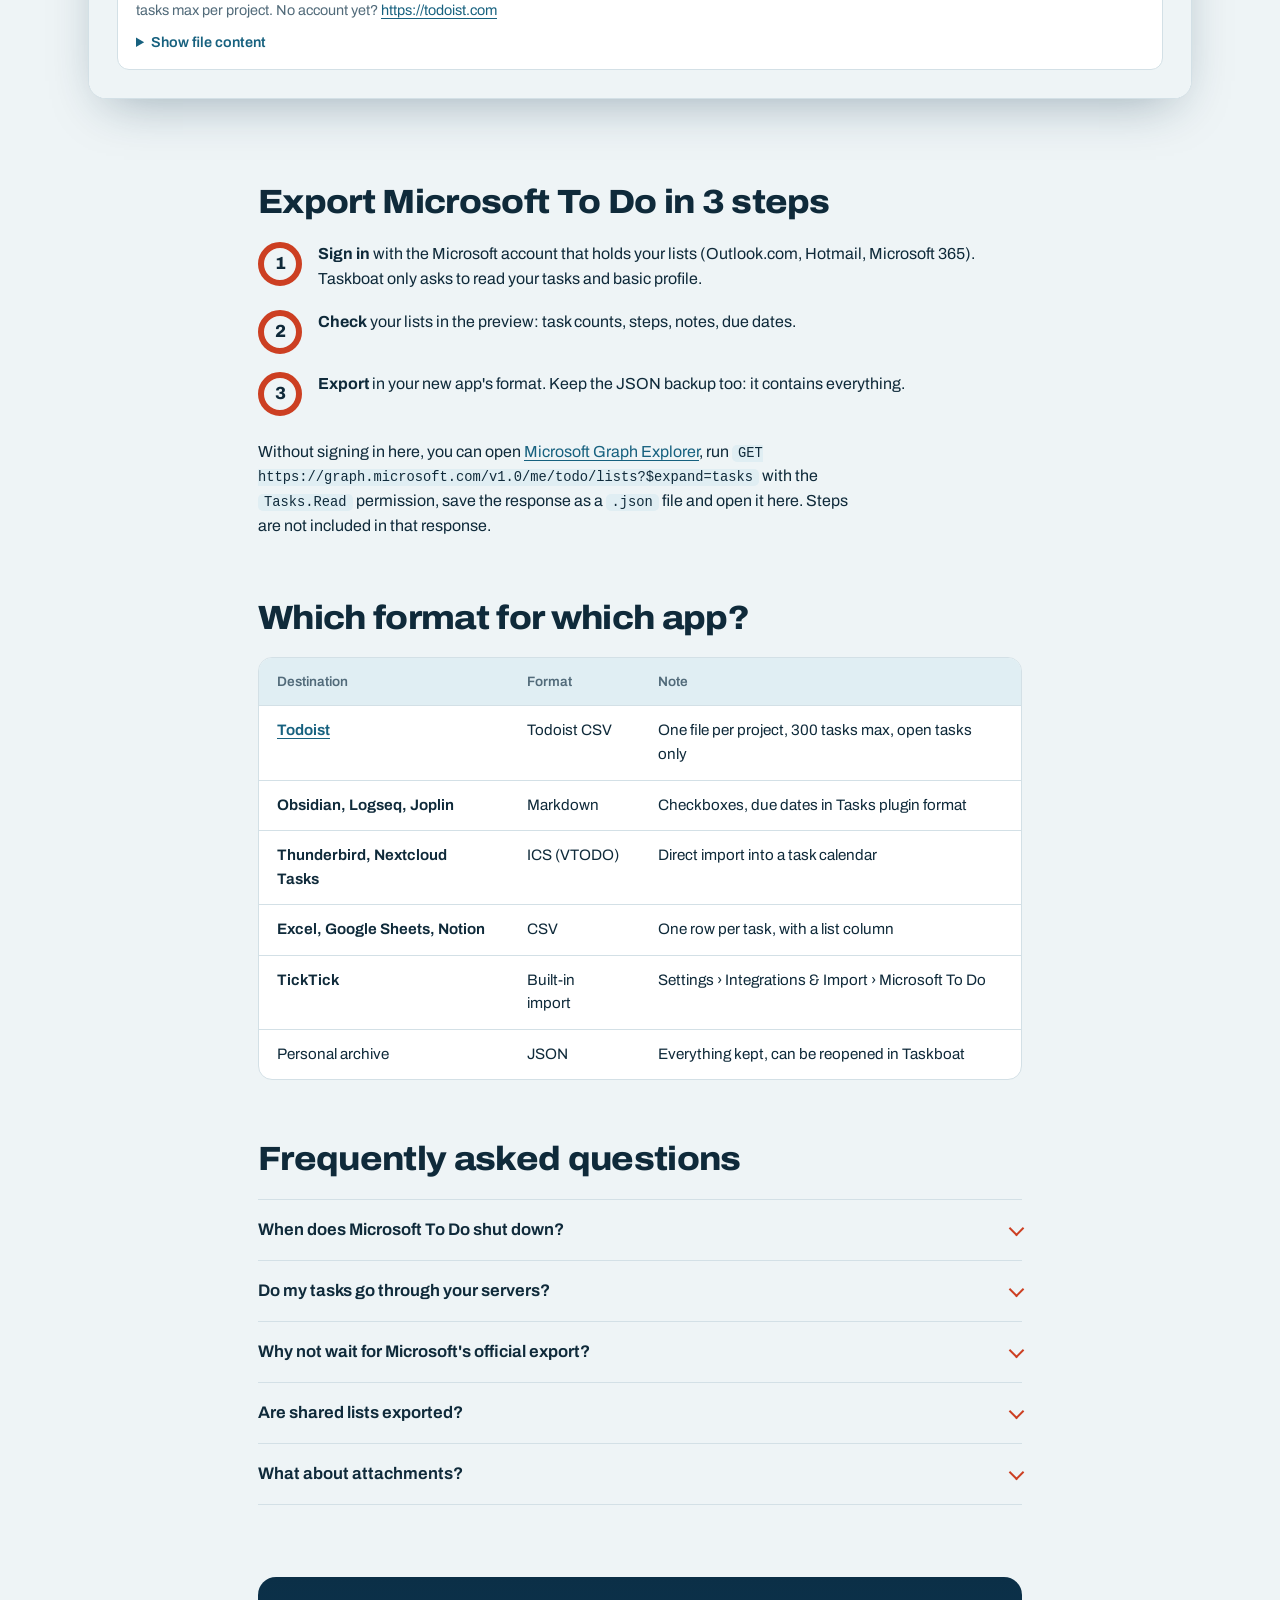
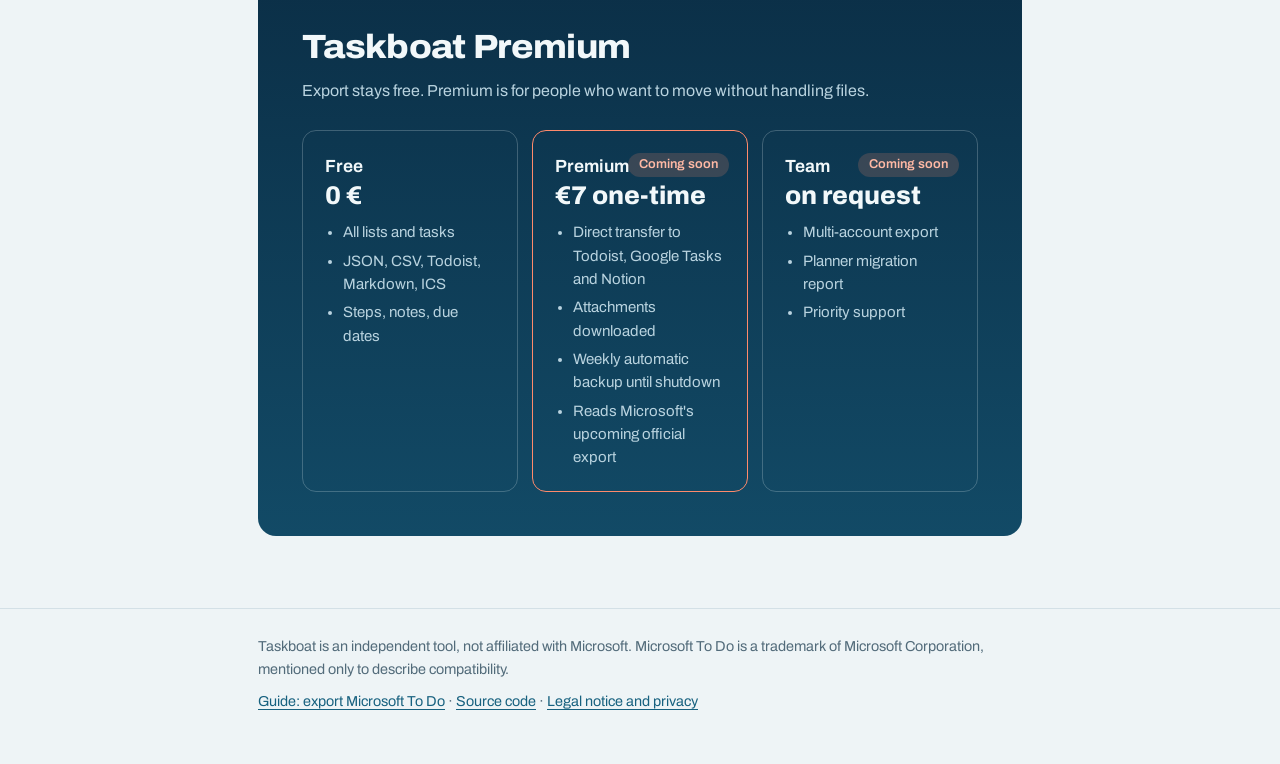
==== commit bf047173: "Mentions légales et confidentialité (FR, EN) Co-Authored-By: Claude Opus 5.5 <noreply@anthropic.com>" ====
--- a/index.html
+++ b/index.html
@@ -3,19 +3,19 @@
 <head>
 <meta charset="utf-8">
 <meta name="viewport" content="width=device-width,initial-scale=1,viewport-fit=cover">
-<link rel="alternate" hreflang="fr" href="https://DOMAINE/">
-<link rel="alternate" hreflang="en" href="https://DOMAINE/?lang=en">
+<link rel="alternate" hreflang="fr" href="https://taskboat.app/">
+<link rel="alternate" hreflang="en" href="https://taskboat.app/?lang=en">
 <link rel="icon" href="/assets/icon.svg" type="image/svg+xml">
 <link rel="stylesheet" href="/assets/style.css">
 <meta name="theme-color" content="#1b5e7a">
 <title>Exporter Microsoft To Do gratuitement · Taskboat</title>
 <meta name="description" content="Exportez gratuitement vos listes Microsoft To Do avant leur retrait le 30 juin 2027 : CSV, Todoist, Markdown/Obsidian, ICS (VTODO) et JSON complet. 100 % dans votre navigateur, aucune donnée envoyée.">
-<link rel="canonical" href="https://DOMAINE/">
+<link rel="canonical" href="https://taskboat.app/">
 <meta property="og:title" content="Taskboat · Sauvez vos listes Microsoft To Do">
 <meta property="og:description" content="Export gratuit de Microsoft To Do vers CSV, Todoist, Markdown, ICS et JSON, sans rien installer. Tout se passe dans votre navigateur.">
 <meta property="og:type" content="website">
-<meta property="og:url" content="https://DOMAINE/">
-<meta property="og:image" content="https://DOMAINE/assets/og.png">
+<meta property="og:url" content="https://taskboat.app/">
+<meta property="og:image" content="https://taskboat.app/assets/og.png">
 <meta property="og:image:width" content="1200">
 <meta property="og:image:height" content="630">
 <meta name="twitter:card" content="summary_large_image">
@@ -151,7 +151,7 @@
     <h2 class="fr">Exporter Microsoft To Do en 3 étapes</h2>
     <h2 class="en">Export Microsoft To Do in 3 steps</h2>
     <ol class="howto">
-      <li><div class="fr"><b>Connectez-vous</b> avec le compte Microsoft qui contient vos listes (Outlook.com, Hotmail, Microsoft 365). Taskboat demande seulement le droit de lire vos tâches.</div><div class="en"><b>Sign in</b> with the Microsoft account that holds your lists (Outlook.com, Hotmail, Microsoft 365). Taskboat only asks to read your tasks.</div></li>
+      <li><div class="fr"><b>Connectez-vous</b> avec le compte Microsoft qui contient vos listes (Outlook.com, Hotmail, Microsoft 365). Taskboat demande le droit de lire vos tâches et votre profil de base, rien de plus.</div><div class="en"><b>Sign in</b> with the Microsoft account that holds your lists (Outlook.com, Hotmail, Microsoft 365). Taskboat only asks to read your tasks and basic profile.</div></li>
       <li><div class="fr"><b>Vérifiez</b> vos listes dans l'aperçu : nombre de tâches, étapes, notes, échéances.</div><div class="en"><b>Check</b> your lists in the preview: task counts, steps, notes, due dates.</div></li>
       <li><div class="fr"><b>Exportez</b> au format de votre nouvelle application. Gardez aussi la sauvegarde JSON : elle contient tout.</div><div class="en"><b>Export</b> in your new app's format. Keep the JSON backup too: it contains everything.</div></li>
     </ol>
@@ -180,8 +180,8 @@
       <p class="fr">Microsoft a annoncé le 18 novembre 2026 le retrait des applications To Do (Windows, Mac, iOS, Android et web) le 30 juin 2027. Les comptes professionnels basculent vers Planner. Les comptes personnels, y compris Microsoft 365 Personnel et Famille, n'ont pas de remplaçant.</p>
       <p class="en">On November 18, 2026, Microsoft announced that the To Do apps (Windows, Mac, iOS, Android and web) retire on June 30, 2027. Work accounts move to Planner. Personal accounts, including Microsoft 365 Personal and Family, get no replacement.</p></details>
     <details><summary><span class="fr">Mes tâches passent-elles par vos serveurs ?</span><span class="en">Do my tasks go through your servers?</span></summary>
-      <p class="fr">Non. La page appelle directement l'API Microsoft Graph depuis votre navigateur, puis crée les fichiers sur votre appareil. Fermer l'onglet efface tout.</p>
-      <p class="en">No. The page calls the Microsoft Graph API directly from your browser, then builds the files on your device. Closing the tab clears everything.</p></details>
+      <p class="fr">Non. La page appelle directement l'API Microsoft Graph depuis votre navigateur, puis crée les fichiers sur votre appareil. Fermer l'onglet retire vos tâches et le jeton.</p>
+      <p class="en">No. The page calls the Microsoft Graph API directly from your browser, then builds the files on your device. Closing the tab removes your tasks and the token.</p></details>
     <details><summary><span class="fr">Pourquoi ne pas attendre l'export officiel de Microsoft ?</span><span class="en">Why not wait for Microsoft's official export?</span></summary>
       <p class="fr">Microsoft n'a encore publié ni la date ni le format de cet export, et prévient qu'il ne sera pas forcément importable dans une autre application. Une sauvegarde aujourd'hui ne coûte rien.</p>
       <p class="en">Microsoft has not published the date or format of that export yet, and warns it may not import into other apps. Backing up today costs nothing.</p></details>
@@ -225,9 +225,9 @@
 <footer>
   <div class="wrap narrow">
     <p class="fr">Taskboat est un outil indépendant, non affilié à Microsoft. Microsoft To Do est une marque de Microsoft Corporation, citée uniquement pour décrire la compatibilité.</p>
-    <p class="fr"><a href="/exporter-microsoft-to-do/">Guide : exporter Microsoft To Do</a> · <a href="/microsoft-to-do-vers-todoist/">Passer de To Do à Todoist</a> · <a href="https://github.com/LockingFR/taskboat">Code source</a></p>
+    <p class="fr"><a href="/exporter-microsoft-to-do/">Guide : exporter Microsoft To Do</a> · <a href="/microsoft-to-do-vers-todoist/">Passer de To Do à Todoist</a> · <a href="https://github.com/LockingFR/taskboat">Code source</a> · <a href="/mentions-legales/">Mentions légales et confidentialité</a></p>
     <p class="en">Taskboat is an independent tool, not affiliated with Microsoft. Microsoft To Do is a trademark of Microsoft Corporation, mentioned only to describe compatibility.</p>
-    <p class="en"><a href="/en/export-microsoft-to-do/">Guide: export Microsoft To Do</a> · <a href="https://github.com/LockingFR/taskboat">Source code</a></p>
+    <p class="en"><a href="/en/export-microsoft-to-do/">Guide: export Microsoft To Do</a> · <a href="https://github.com/LockingFR/taskboat">Source code</a> · <a href="/en/privacy/">Legal notice and privacy</a></p>
   </div>
 </footer>
 
